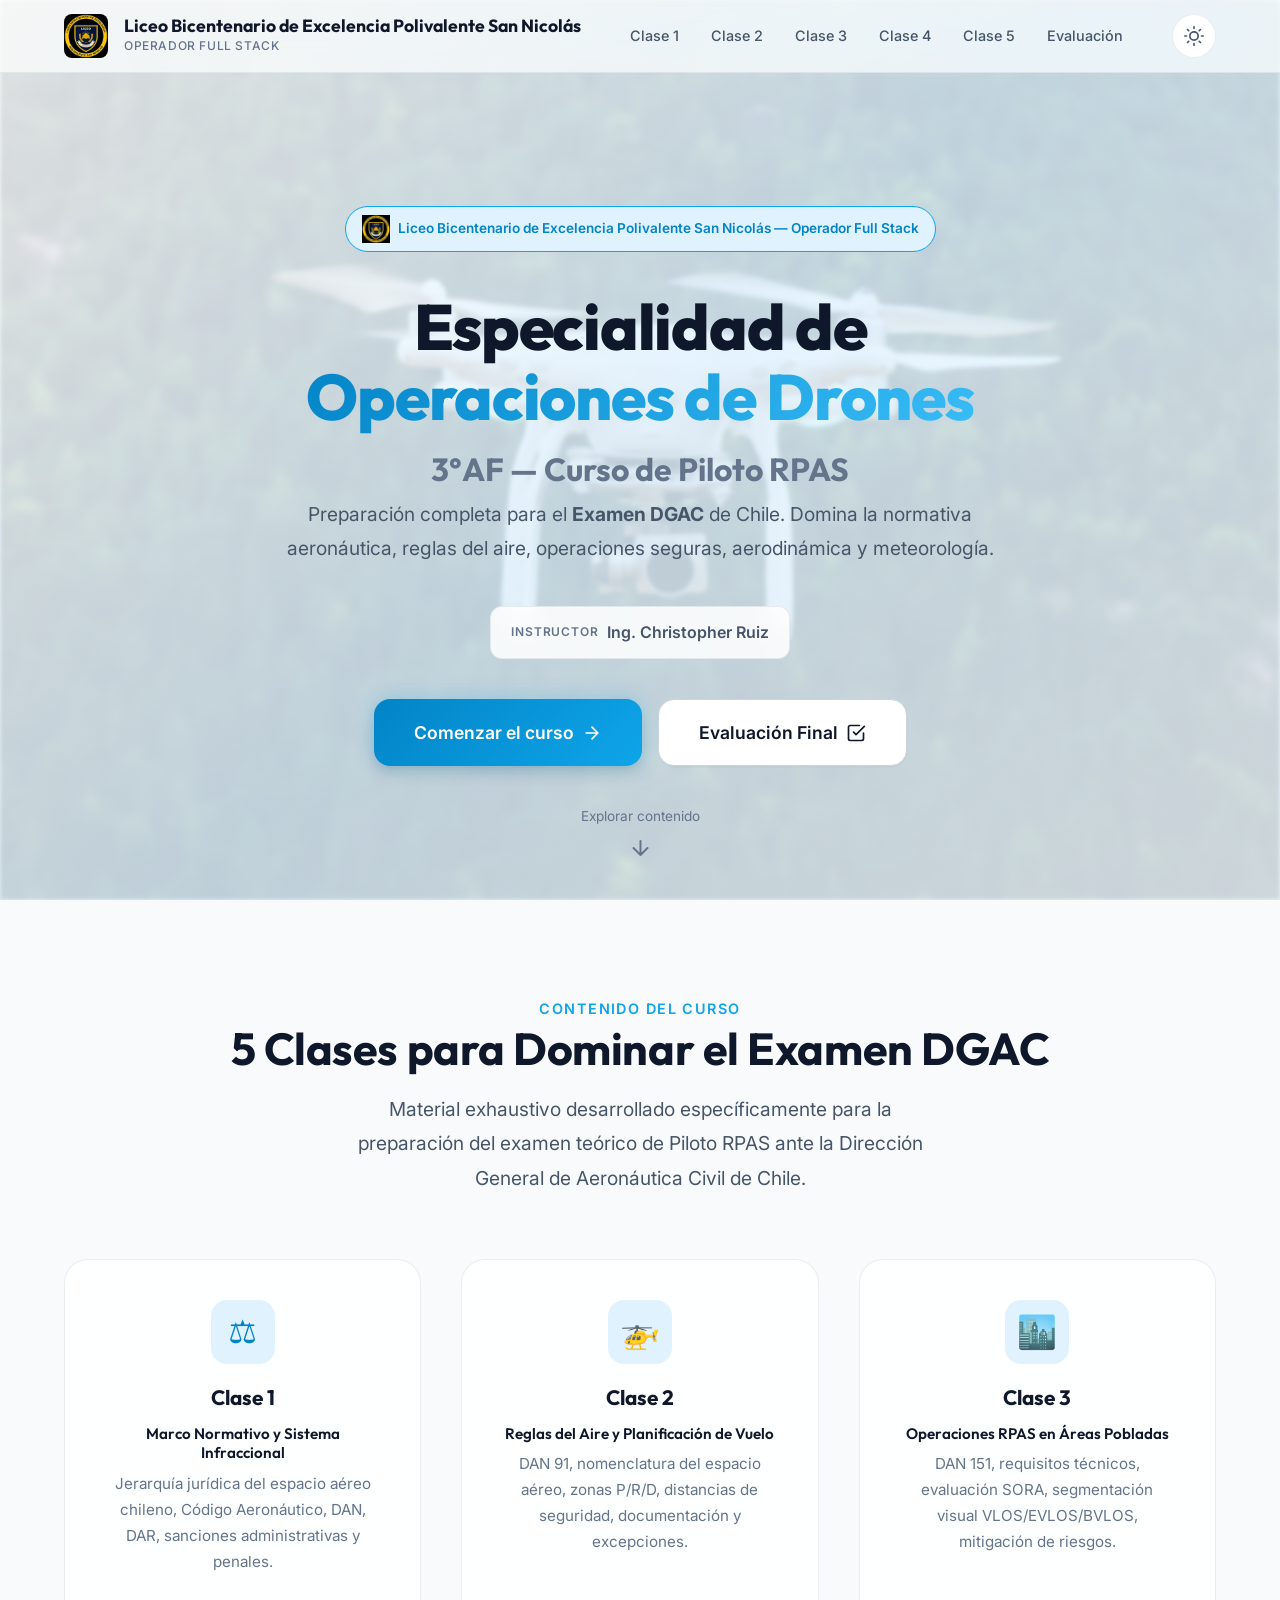
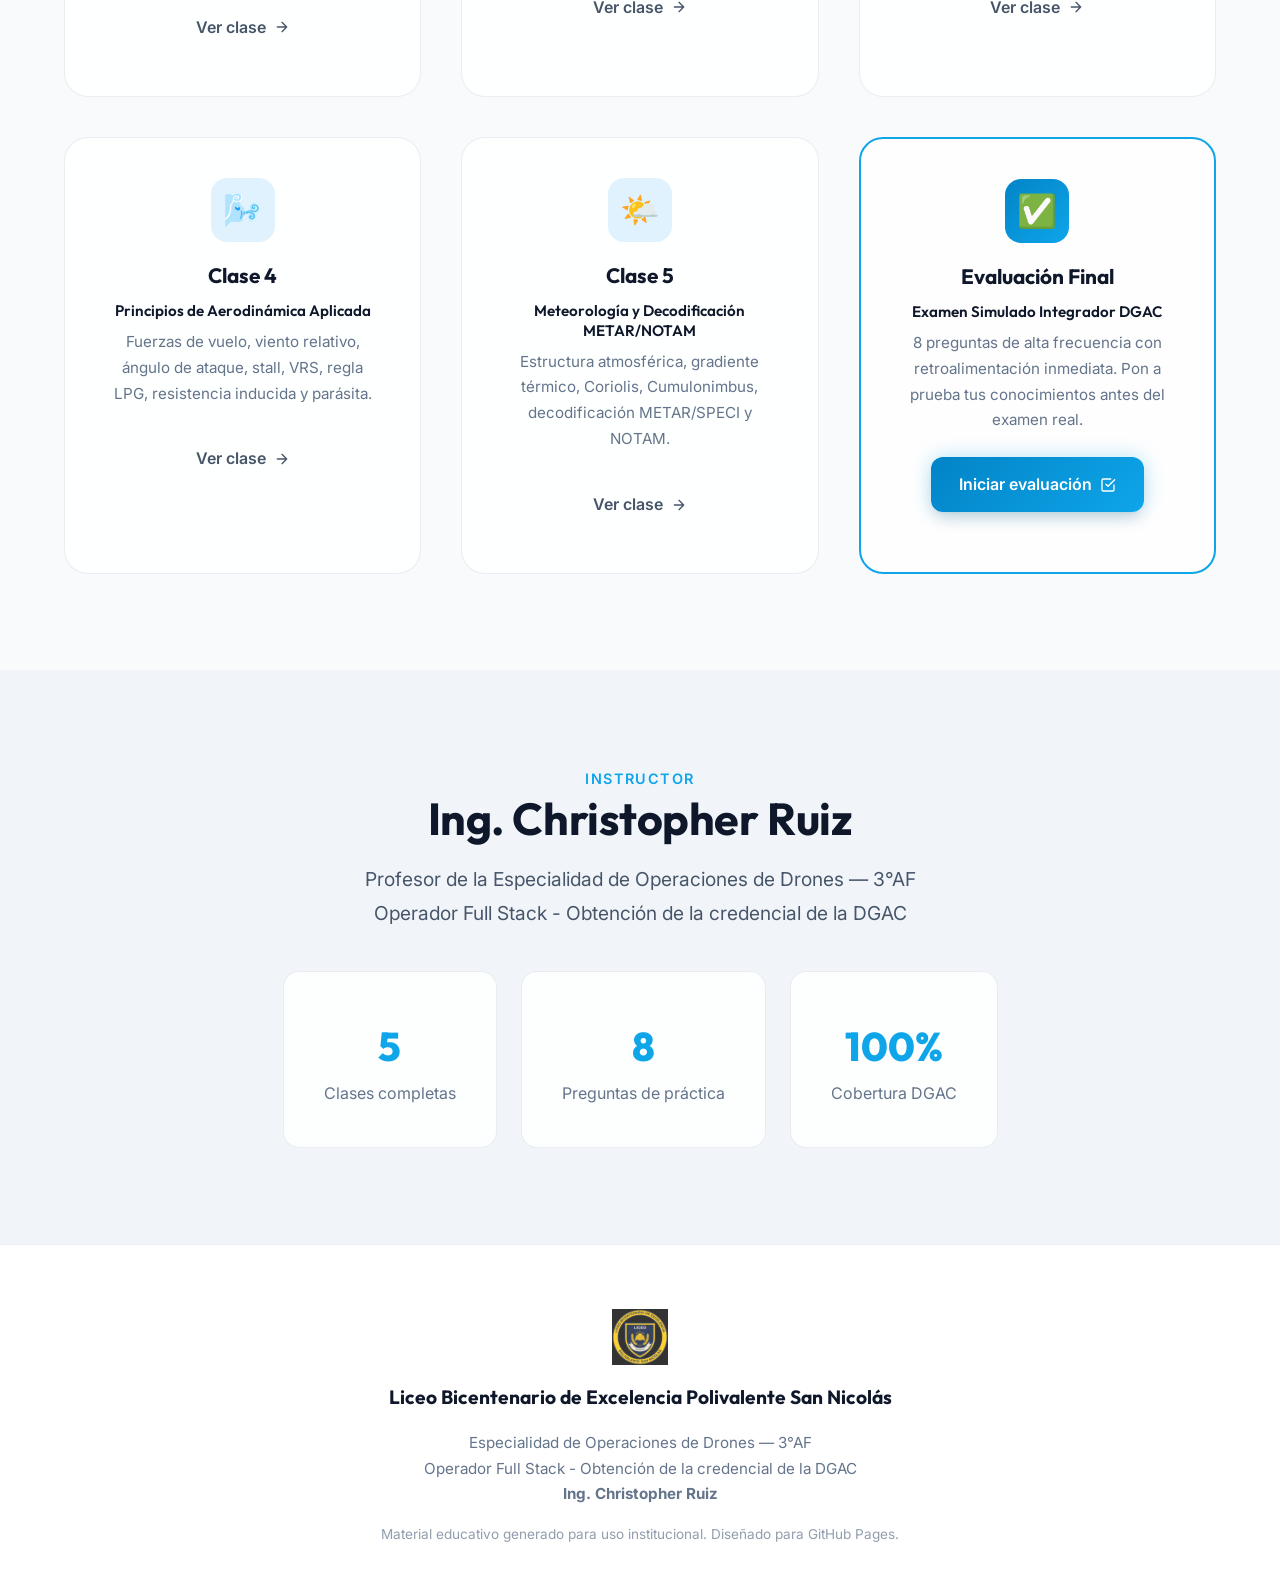
==== index.html @ d68901fd "Initial commit: Operador Full Stack DGAC - Liceo Bicentenario San Nicolás" ====
<!DOCTYPE html>
<html lang="es">
<head>
  <meta charset="UTF-8">
  <meta name="viewport" content="width=device-width, initial-scale=1.0">
  <title>Operador Full Stack - Obtención de la credencial de la DGAC | Liceo Bicentenario de Excelencia Polivalente San Nicolás</title>
  <meta name="description" content="Operador Full Stack - Obtención de la credencial de la DGAC. Especialidad de Operaciones de Drones - 3°AF, Liceo Bicentenario de Excelencia Polivalente San Nicolás.">
  <link rel="stylesheet" href="assets/css/main.css">
  <link rel="stylesheet" href="assets/css/animations.css">
</head>
<body>
  <!-- NAVBAR -->
  <nav class="navbar" role="navigation" aria-label="Navegación principal">
    <div class="navbar-inner">
      <a href="index.html" class="navbar-brand">
        <img src="assets/images/logo-liceo.webp" alt="Logo Liceo Bicentenario de Excelencia Polivalente San Nicolás" width="44" height="44">
        <div class="brand-text">
          <span class="brand-name">Liceo Bicentenario de Excelencia Polivalente San Nicolás</span>
          <span class="brand-sub">Operador Full Stack</span>
        </div>
      </a>

      <div class="navbar-nav" id="main-nav">
        <a href="clases/marco-normativo.html" class="nav-link">Clase 1</a>
        <a href="clases/reglas-aire.html" class="nav-link">Clase 2</a>
        <a href="clases/areas-pobladas.html" class="nav-link">Clase 3</a>
        <a href="clases/aerodinamica.html" class="nav-link">Clase 4</a>
        <a href="clases/meteorologia.html" class="nav-link">Clase 5</a>
        <a href="evaluacion.html" class="nav-link">Evaluación</a>
      </div>

      <div class="navbar-actions">
        <button class="theme-toggle" aria-label="Cambiar tema" title="Cambiar entre tema claro y oscuro">
          <svg class="sun-icon" viewBox="0 0 24 24" fill="none" stroke="currentColor" stroke-width="2" stroke-linecap="round" stroke-linejoin="round"><circle cx="12" cy="12" r="5"/><line x1="12" y1="1" x2="12" y2="3"/><line x1="12" y1="21" x2="12" y2="23"/><line x1="4.22" y1="4.22" x2="5.64" y2="5.64"/><line x1="18.36" y1="18.36" x2="19.78" y2="19.78"/><line x1="1" y1="12" x2="3" y2="12"/><line x1="21" y1="12" x2="23" y2="12"/><line x1="4.22" y1="19.78" x2="5.64" y2="18.36"/><line x1="18.36" y1="5.64" x2="19.78" y2="4.22"/></svg>
          <svg class="moon-icon" viewBox="0 0 24 24" fill="none" stroke="currentColor" stroke-width="2" stroke-linecap="round" stroke-linejoin="round" style="display:none"><path d="M21 12.79A9 9 0 1 1 11.21 3 7 7 0 0 0 21 12.79z"/></svg>
        </button>
        <button class="mobile-menu-btn" aria-label="Abrir menú" aria-expanded="false" aria-controls="main-nav">
          <svg width="24" height="24" viewBox="0 0 24 24" fill="none" stroke="currentColor" stroke-width="2" stroke-linecap="round" stroke-linejoin="round"><line x1="3" y1="12" x2="21" y2="12"/><line x1="3" y1="6" x2="21" y2="6"/><line x1="3" y1="18" x2="21" y2="18"/></svg>
        </button>
      </div>
    </div>
  </nav>

  <!-- HERO / PORTADA -->
  <section class="hero" id="inicio">
    <div class="hero-bg" style="background-image: url('assets/images/hero-drone.webp');"></div>
    <div class="hero-content">
      <div class="hero-badge">
        <img src="assets/images/logo-liceo.webp" alt="" width="28" height="28">
        Liceo Bicentenario de Excelencia Polivalente San Nicolás — Operador Full Stack
      </div>
      <h1 class="hero-title display">
        Especialidad de <span class="accent">Operaciones de Drones</span>
      </h1>
      <p class="hero-subtitle heading-lg text-muted">
        3°AF — Curso de Piloto RPAS
      </p>
      <p class="body-lg" style="margin-bottom: var(--space-xl);">
        Preparación completa para el <strong>Examen DGAC</strong> de Chile. Domina la normativa aeronáutica, reglas del aire, operaciones seguras, aerodinámica y meteorología.
      </p>
      <div class="hero-professor">
        <span class="label">Instructor</span>
        <span style="font-weight: 600;">Ing. Christopher Ruiz</span>
      </div>
      <div class="hero-actions">
        <a href="#clases" class="btn btn-primary btn-lg btn-shimmer ripple">
          Comenzar el curso
          <svg width="20" height="20" viewBox="0 0 24 24" fill="none" stroke="currentColor" stroke-width="2" stroke-linecap="round" stroke-linejoin="round"><path d="M5 12h14M12 5l7 7-7 7"/></svg>
        </a>
        <a href="evaluacion.html" class="btn btn-secondary btn-lg">
          Evaluación Final
          <svg width="20" height="20" viewBox="0 0 24 24" fill="none" stroke="currentColor" stroke-width="2" stroke-linecap="round" stroke-linejoin="round"><path d="M9 11l3 3L22 4"/><path d="M21 12v7a2 2 0 01-2 2H5a2 2 0 01-2-2V5a2 2 0 012-2h11"/></svg>
        </a>
      </div>
    </div>
    <a href="#clases" class="hero-scroll" aria-label="Desplazarse hacia abajo">
      <span>Explorar contenido</span>
      <svg viewBox="0 0 24 24" fill="none" stroke="currentColor" stroke-width="2" stroke-linecap="round" stroke-linejoin="round"><path d="M12 5v14M5 12l7 7 7-7"/></svg>
    </a>
  </section>

  <!-- CLASES -->
  <section class="section" id="clases">
    <div class="container">
      <div class="text-center reveal" style="margin-bottom: var(--space-2xl);">
        <p class="body-lg" style="color: var(--accent); font-weight: 600; text-transform: uppercase; letter-spacing: 0.1em; font-size: 0.9rem;">Contenido del Curso</p>
        <h2 class="heading-xl" style="margin-bottom: var(--space-md);">5 Clases para Dominar el Examen DGAC</h2>
        <p class="body-lg" style="max-width: 600px; margin: 0 auto;">
          Material exhaustivo desarrollado específicamente para la preparación del examen teórico de Piloto RPAS ante la Dirección General de Aeronáutica Civil de Chile.
        </p>
      </div>

      <div class="classes-grid">
        <!-- Clase 1 -->
        <a href="clases/marco-normativo.html" class="class-card reveal reveal-delay-1 glow-card">
          <div class="class-card-icon">⚖️</div>
          <h3>Clase 1</h3>
          <p class="heading-md" style="margin-bottom: var(--space-sm); color: var(--text-primary);">Marco Normativo y Sistema Infraccional</p>
          <p>Jerarquía jurídica del espacio aéreo chileno, Código Aeronáutico, DAN, DAR, sanciones administrativas y penales.</p>
          <span class="btn btn-ghost" style="margin-top: auto;">
            Ver clase
            <svg width="16" height="16" viewBox="0 0 24 24" fill="none" stroke="currentColor" stroke-width="2" stroke-linecap="round" stroke-linejoin="round"><path d="M5 12h14M12 5l7 7-7 7"/></svg>
          </span>
        </a>

        <!-- Clase 2 -->
        <a href="clases/reglas-aire.html" class="class-card reveal reveal-delay-2 glow-card">
          <div class="class-card-icon">🚁</div>
          <h3>Clase 2</h3>
          <p class="heading-md" style="margin-bottom: var(--space-sm); color: var(--text-primary);">Reglas del Aire y Planificación de Vuelo</p>
          <p>DAN 91, nomenclatura del espacio aéreo, zonas P/R/D, distancias de seguridad, documentación y excepciones.</p>
          <span class="btn btn-ghost" style="margin-top: auto;">
            Ver clase
            <svg width="16" height="16" viewBox="0 0 24 24" fill="none" stroke="currentColor" stroke-width="2" stroke-linecap="round" stroke-linejoin="round"><path d="M5 12h14M12 5l7 7-7 7"/></svg>
          </span>
        </a>

        <!-- Clase 3 -->
        <a href="clases/areas-pobladas.html" class="class-card reveal reveal-delay-3 glow-card">
          <div class="class-card-icon">🏙️</div>
          <h3>Clase 3</h3>
          <p class="heading-md" style="margin-bottom: var(--space-sm); color: var(--text-primary);">Operaciones RPAS en Áreas Pobladas</p>
          <p>DAN 151, requisitos técnicos, evaluación SORA, segmentación visual VLOS/EVLOS/BVLOS, mitigación de riesgos.</p>
          <span class="btn btn-ghost" style="margin-top: auto;">
            Ver clase
            <svg width="16" height="16" viewBox="0 0 24 24" fill="none" stroke="currentColor" stroke-width="2" stroke-linecap="round" stroke-linejoin="round"><path d="M5 12h14M12 5l7 7-7 7"/></svg>
          </span>
        </a>

        <!-- Clase 4 -->
        <a href="clases/aerodinamica.html" class="class-card reveal reveal-delay-4 glow-card">
          <div class="class-card-icon">🌬️</div>
          <h3>Clase 4</h3>
          <p class="heading-md" style="margin-bottom: var(--space-sm); color: var(--text-primary);">Principios de Aerodinámica Aplicada</p>
          <p>Fuerzas de vuelo, viento relativo, ángulo de ataque, stall, VRS, regla LPG, resistencia inducida y parásita.</p>
          <span class="btn btn-ghost" style="margin-top: auto;">
            Ver clase
            <svg width="16" height="16" viewBox="0 0 24 24" fill="none" stroke="currentColor" stroke-width="2" stroke-linecap="round" stroke-linejoin="round"><path d="M5 12h14M12 5l7 7-7 7"/></svg>
          </span>
        </a>

        <!-- Clase 5 -->
        <a href="clases/meteorologia.html" class="class-card reveal reveal-delay-1 glow-card">
          <div class="class-card-icon">🌤️</div>
          <h3>Clase 5</h3>
          <p class="heading-md" style="margin-bottom: var(--space-sm); color: var(--text-primary);">Meteorología y Decodificación METAR/NOTAM</p>
          <p>Estructura atmosférica, gradiente térmico, Coriolis, Cumulonimbus, decodificación METAR/SPECI y NOTAM.</p>
          <span class="btn btn-ghost" style="margin-top: auto;">
            Ver clase
            <svg width="16" height="16" viewBox="0 0 24 24" fill="none" stroke="currentColor" stroke-width="2" stroke-linecap="round" stroke-linejoin="round"><path d="M5 12h14M12 5l7 7-7 7"/></svg>
          </span>
        </a>

        <!-- Evaluación -->
        <a href="evaluacion.html" class="class-card reveal reveal-delay-2 glow-card" style="border: 2px solid var(--accent);">
          <div class="class-card-icon" style="background: linear-gradient(135deg, var(--accent-dark), var(--accent)); color: white;">✅</div>
          <h3>Evaluación Final</h3>
          <p class="heading-md" style="margin-bottom: var(--space-sm); color: var(--text-primary);">Examen Simulado Integrador DGAC</p>
          <p>8 preguntas de alta frecuencia con retroalimentación inmediata. Pon a prueba tus conocimientos antes del examen real.</p>
          <span class="btn btn-primary" style="margin-top: auto;">
            Iniciar evaluación
            <svg width="16" height="16" viewBox="0 0 24 24" fill="none" stroke="currentColor" stroke-width="2" stroke-linecap="round" stroke-linejoin="round"><path d="M9 11l3 3L22 4"/><path d="M21 12v7a2 2 0 01-2 2H5a2 2 0 01-2-2V5a2 2 0 012-2h11"/></svg>
          </span>
        </a>
      </div>
    </div>
  </section>

  <!-- INFO DOCENTE -->
  <section class="section" style="background: var(--bg-tertiary);">
    <div class="container">
      <div class="text-center reveal">
        <p class="body-lg" style="color: var(--accent); font-weight: 600; text-transform: uppercase; letter-spacing: 0.1em; font-size: 0.9rem;">Instructor</p>
        <h2 class="heading-xl" style="margin-bottom: var(--space-md);">Ing. Christopher Ruiz</h2>
        <p class="body-lg" style="max-width: 600px; margin: 0 auto var(--space-xl);">
          Profesor de la Especialidad de Operaciones de Drones — 3°AF<br>
          Operador Full Stack - Obtención de la credencial de la DGAC
        </p>
        <div style="display: flex; gap: var(--space-lg); justify-content: center; flex-wrap: wrap;">
          <div class="card" style="padding: var(--space-xl); text-align: center; min-width: 200px;">
            <div style="font-size: 2.5rem; font-weight: 800; color: var(--accent); font-family: var(--font-heading);">5</div>
            <div class="text-muted">Clases completas</div>
          </div>
          <div class="card" style="padding: var(--space-xl); text-align: center; min-width: 200px;">
            <div style="font-size: 2.5rem; font-weight: 800; color: var(--accent); font-family: var(--font-heading);">8</div>
            <div class="text-muted">Preguntas de práctica</div>
          </div>
          <div class="card" style="padding: var(--space-xl); text-align: center; min-width: 200px;">
            <div style="font-size: 2.5rem; font-weight: 800; color: var(--accent); font-family: var(--font-heading);">100%</div>
            <div class="text-muted">Cobertura DGAC</div>
          </div>
        </div>
      </div>
    </div>
  </section>

  <!-- FOOTER -->
  <footer class="footer">
    <div class="container">
      <div class="footer-inner">
        <img src="assets/images/logo-liceo.webp" alt="Logo Liceo Bicentenario de Excelencia Polivalente San Nicolás" class="footer-logo" width="56" height="56">
        <div class="footer-brand">Liceo Bicentenario de Excelencia Polivalente San Nicolás</div>
        <div class="footer-info">
          Especialidad de Operaciones de Drones — 3°AF<br>
          Operador Full Stack - Obtención de la credencial de la DGAC<br>
          <strong>Ing. Christopher Ruiz</strong>
        </div>
        <div class="footer-credit">
          Material educativo generado para uso institucional. Diseñado para GitHub Pages.
        </div>
      </div>
    </div>
  </footer>

  <script src="assets/js/theme.js"></script>
  <script src="assets/js/utils.js"></script>
</body>
</html>
---- assets/css/main.css ----
/* ============================================
   SISTEMA DE DISEÑO - DGAC Drones
   Tema claro por defecto | Tema oscuro toggle
   ============================================ */

@import url('https://fonts.googleapis.com/css2?family=Inter:wght@300;400;500;600;700;800;900&family=Outfit:wght@400;500;600;700;800&display=swap');

/* ---------- Variables CSS ---------- */
:root {
  /* Tipografía */
  --font-body: 'Inter', system-ui, -apple-system, sans-serif;
  --font-heading: 'Outfit', 'Inter', sans-serif;

  /* Colores base - Tema CLARO */
  --bg-primary: #f8fafc;
  --bg-secondary: #ffffff;
  --bg-tertiary: #f1f5f9;
  --bg-hero: linear-gradient(135deg, #ffffff 0%, #e0f2fe 50%, #f0f9ff 100%);
  --bg-card: rgba(255, 255, 255, 0.85);
  --bg-glass: rgba(255, 255, 255, 0.7);

  --text-primary: #0f172a;
  --text-secondary: #475569;
  --text-muted: #64748b;
  --text-inverse: #ffffff;

  --accent: #0ea5e9;
  --accent-light: #38bdf8;
  --accent-dark: #0284c7;
  --accent-soft: #e0f2fe;

  --warning: #f59e0b;
  --warning-soft: #fef3c7;
  --danger: #ef4444;
  --danger-soft: #fee2e2;
  --success: #22c55e;
  --success-soft: #dcfce7;

  --border: rgba(148, 163, 184, 0.2);
  --border-strong: #cbd5e1;
  --shadow-sm: 0 1px 2px 0 rgba(0, 0, 0, 0.05);
  --shadow: 0 4px 6px -1px rgba(0, 0, 0, 0.08), 0 2px 4px -2px rgba(0, 0, 0, 0.04);
  --shadow-md: 0 10px 15px -3px rgba(0, 0, 0, 0.1), 0 4px 6px -4px rgba(0, 0, 0, 0.05);
  --shadow-lg: 0 20px 25px -5px rgba(0, 0, 0, 0.1), 0 8px 10px -6px rgba(0, 0, 0, 0.05);
  --shadow-glow: 0 0 40px rgba(14, 165, 233, 0.15);

  /* Espaciado */
  --space-xs: 0.25rem;
  --space-sm: 0.5rem;
  --space-md: 1rem;
  --space-lg: 1.5rem;
  --space-xl: 2.5rem;
  --space-2xl: 4rem;
  --space-3xl: 6rem;

  /* Bordes */
  --radius-sm: 8px;
  --radius-md: 12px;
  --radius-lg: 16px;
  --radius-xl: 24px;
  --radius-full: 9999px;

  /* Transiciones */
  --transition-fast: 150ms ease;
  --transition-base: 250ms ease;
  --transition-slow: 400ms ease;
}

/* ---------- Tema OSCURO ---------- */
[data-theme="dark"] {
  --bg-primary: #0b1120;
  --bg-secondary: #0f172a;
  --bg-tertiary: #1e293b;
  --bg-hero: linear-gradient(135deg, #0b1120 0%, #0f172a 50%, #1e293b 100%);
  --bg-card: rgba(15, 23, 42, 0.85);
  --bg-glass: rgba(15, 23, 42, 0.7);

  --text-primary: #f8fafc;
  --text-secondary: #cbd5e1;
  --text-muted: #94a3b8;
  --text-inverse: #0f172a;

  --accent: #38bdf8;
  --accent-light: #7dd3fc;
  --accent-dark: #0ea5e9;
  --accent-soft: rgba(56, 189, 248, 0.15);

  --warning: #fbbf24;
  --warning-soft: rgba(251, 191, 36, 0.15);
  --danger: #f87171;
  --danger-soft: rgba(248, 113, 113, 0.15);
  --success: #4ade80;
  --success-soft: rgba(74, 222, 128, 0.15);

  --border: rgba(148, 163, 184, 0.15);
  --border-strong: #334155;
  --shadow-sm: 0 1px 2px 0 rgba(0, 0, 0, 0.3);
  --shadow: 0 4px 6px -1px rgba(0, 0, 0, 0.3), 0 2px 4px -2px rgba(0, 0, 0, 0.2);
  --shadow-md: 0 10px 15px -3px rgba(0, 0, 0, 0.4), 0 4px 6px -4px rgba(0, 0, 0, 0.3);
  --shadow-lg: 0 20px 25px -5px rgba(0, 0, 0, 0.5), 0 8px 10px -6px rgba(0, 0, 0, 0.4);
  --shadow-glow: 0 0 40px rgba(56, 189, 248, 0.2);
}

/* ---------- Reset & Base ---------- */
*, *::before, *::after {
  box-sizing: border-box;
  margin: 0;
  padding: 0;
}

html {
  scroll-behavior: smooth;
  font-size: 16px;
}

body {
  font-family: var(--font-body);
  background: var(--bg-primary);
  color: var(--text-primary);
  line-height: 1.7;
  transition: background-color var(--transition-slow), color var(--transition-slow);
  -webkit-font-smoothing: antialiased;
  -moz-osx-font-smoothing: grayscale;
}

img {
  max-width: 100%;
  height: auto;
  display: block;
}

a {
  color: var(--accent-dark);
  text-decoration: none;
  transition: color var(--transition-fast);
}

a:hover {
  color: var(--accent);
}

/* ---------- Utilidades ---------- */
.container {
  width: 100%;
  max-width: 1200px;
  margin: 0 auto;
  padding: 0 var(--space-lg);
}

.section {
  padding: var(--space-3xl) 0;
}

.section-sm {
  padding: var(--space-2xl) 0;
}

.text-center { text-align: center; }
.text-left { text-align: left; }

/* Tipografía fluida */
.display {
  font-family: var(--font-heading);
  font-size: clamp(2.5rem, 5vw, 4rem);
  font-weight: 800;
  line-height: 1.1;
  letter-spacing: -0.02em;
}

.heading-xl {
  font-family: var(--font-heading);
  font-size: clamp(1.8rem, 3.5vw, 2.8rem);
  font-weight: 700;
  line-height: 1.2;
  letter-spacing: -0.01em;
}

.heading-lg {
  font-family: var(--font-heading);
  font-size: clamp(1.4rem, 2.5vw, 2rem);
  font-weight: 700;
  line-height: 1.25;
}

.heading-md {
  font-family: var(--font-heading);
  font-size: clamp(1.1rem, 1.8vw, 1.4rem);
  font-weight: 600;
  line-height: 1.3;
}

.body-lg {
  font-size: clamp(1.05rem, 1.5vw, 1.2rem);
  color: var(--text-secondary);
  line-height: 1.8;
}

.body-md {
  font-size: 1rem;
  color: var(--text-secondary);
  line-height: 1.75;
}

.text-muted { color: var(--text-muted); }

/* ---------- Botones ---------- */
.btn {
  display: inline-flex;
  align-items: center;
  justify-content: center;
  gap: var(--space-sm);
  padding: 0.875rem 1.75rem;
  font-family: var(--font-body);
  font-size: 1rem;
  font-weight: 600;
  border-radius: var(--radius-md);
  border: none;
  cursor: pointer;
  transition: all var(--transition-base);
  position: relative;
  overflow: hidden;
}

.btn-primary {
  background: linear-gradient(135deg, var(--accent-dark) 0%, var(--accent) 100%);
  color: var(--text-inverse);
  box-shadow: var(--shadow-md), 0 0 20px rgba(14, 165, 233, 0.3);
}

.btn-primary:hover {
  transform: translateY(-2px);
  box-shadow: var(--shadow-lg), 0 0 30px rgba(14, 165, 233, 0.4);
}

.btn-primary:active {
  transform: translateY(0);
}

.btn-secondary {
  background: var(--bg-secondary);
  color: var(--text-primary);
  border: 1px solid var(--border-strong);
  box-shadow: var(--shadow-sm);
}

.btn-secondary:hover {
  background: var(--bg-tertiary);
  transform: translateY(-1px);
  box-shadow: var(--shadow);
}

.btn-ghost {
  background: transparent;
  color: var(--text-secondary);
  border: 1px solid transparent;
}

.btn-ghost:hover {
  background: var(--bg-tertiary);
  color: var(--text-primary);
}

.btn-lg {
  padding: 1.1rem 2.5rem;
  font-size: 1.1rem;
  border-radius: var(--radius-lg);
}

/* ---------- Navbar ---------- */
.navbar {
  position: fixed;
  top: 0;
  left: 0;
  right: 0;
  z-index: 1000;
  background: var(--bg-glass);
  backdrop-filter: blur(20px) saturate(180%);
  -webkit-backdrop-filter: blur(20px) saturate(180%);
  border-bottom: 1px solid var(--border);
  transition: all var(--transition-base);
}

.navbar.scrolled {
  box-shadow: var(--shadow-md);
}

.navbar-inner {
  display: flex;
  align-items: center;
  justify-content: space-between;
  height: 72px;
  max-width: 1200px;
  margin: 0 auto;
  padding: 0 var(--space-lg);
}

.navbar-brand {
  display: flex;
  align-items: center;
  gap: var(--space-md);
  text-decoration: none;
}

.navbar-brand img {
  height: 44px;
  width: auto;
  border-radius: var(--radius-sm);
  transition: transform var(--transition-base);
}

.navbar-brand:hover img {
  transform: scale(1.05);
}

.brand-text {
  display: flex;
  flex-direction: column;
}

.brand-name {
  font-family: var(--font-heading);
  font-size: 1.1rem;
  font-weight: 700;
  color: var(--text-primary);
  line-height: 1.2;
}

.brand-sub {
  font-size: 0.75rem;
  color: var(--text-muted);
  font-weight: 500;
  text-transform: uppercase;
  letter-spacing: 0.05em;
}

.navbar-nav {
  display: flex;
  align-items: center;
  gap: var(--space-xs);
}

.nav-link {
  padding: 0.5rem 0.875rem;
  font-size: 0.9rem;
  font-weight: 500;
  color: var(--text-secondary);
  border-radius: var(--radius-sm);
  transition: all var(--transition-fast);
  white-space: nowrap;
}

.nav-link:hover {
  background: var(--accent-soft);
  color: var(--accent-dark);
}

.nav-link.active {
  background: var(--accent-soft);
  color: var(--accent-dark);
  font-weight: 600;
}

.navbar-actions {
  display: flex;
  align-items: center;
  gap: var(--space-md);
}

/* Theme toggle */
.theme-toggle {
  width: 44px;
  height: 44px;
  border-radius: var(--radius-full);
  border: 1px solid var(--border);
  background: var(--bg-secondary);
  color: var(--text-secondary);
  cursor: pointer;
  display: flex;
  align-items: center;
  justify-content: center;
  transition: all var(--transition-base);
  position: relative;
}

.theme-toggle:hover {
  background: var(--bg-tertiary);
  transform: rotate(15deg);
}

.theme-toggle svg {
  width: 20px;
  height: 20px;
  transition: transform var(--transition-slow);
}

[data-theme="dark"] .theme-toggle .sun-icon { display: none; }
[data-theme="light"] .theme-toggle .moon-icon { display: none; }

/* Mobile menu */
.mobile-menu-btn {
  display: none;
  width: 44px;
  height: 44px;
  border-radius: var(--radius-md);
  border: 1px solid var(--border);
  background: var(--bg-secondary);
  color: var(--text-primary);
  cursor: pointer;
  align-items: center;
  justify-content: center;
}

/* ---------- Hero / Portada ---------- */
.hero {
  min-height: 100vh;
  display: flex;
  align-items: center;
  justify-content: center;
  position: relative;
  padding-top: 72px;
  overflow: hidden;
  background: var(--bg-hero);
}

.hero-bg {
  position: absolute;
  inset: 0;
  z-index: 0;
  opacity: 0.15;
  background-size: cover;
  background-position: center;
  filter: blur(2px);
  transition: opacity var(--transition-slow);
}

[data-theme="dark"] .hero-bg {
  opacity: 0.08;
}

.hero-content {
  position: relative;
  z-index: 1;
  text-align: center;
  max-width: 800px;
  padding: var(--space-2xl) var(--space-lg);
}

.hero-badge {
  display: inline-flex;
  align-items: center;
  gap: var(--space-sm);
  padding: 0.5rem 1rem;
  background: var(--accent-soft);
  border: 1px solid var(--accent);
  border-radius: var(--radius-full);
  font-size: 0.85rem;
  font-weight: 600;
  color: var(--accent-dark);
  margin-bottom: var(--space-xl);
  animation: fadeInUp 0.8s ease both;
}

.hero-badge img {
  height: 28px;
  width: auto;
}

.hero-title {
  margin-bottom: var(--space-md);
  animation: fadeInUp 0.8s ease 0.1s both;
}

.hero-title .accent {
  background: linear-gradient(135deg, var(--accent-dark) 0%, var(--accent-light) 100%);
  -webkit-background-clip: text;
  -webkit-text-fill-color: transparent;
  background-clip: text;
}

.hero-subtitle {
  margin-bottom: var(--space-sm);
  animation: fadeInUp 0.8s ease 0.2s both;
}

.hero-professor {
  display: inline-flex;
  align-items: center;
  gap: var(--space-sm);
  padding: 0.75rem 1.25rem;
  background: var(--bg-card);
  border: 1px solid var(--border);
  border-radius: var(--radius-md);
  font-size: 1rem;
  color: var(--text-secondary);
  margin-bottom: var(--space-xl);
  animation: fadeInUp 0.8s ease 0.3s both;
  backdrop-filter: blur(10px);
}

.hero-professor .label {
  font-size: 0.75rem;
  text-transform: uppercase;
  letter-spacing: 0.08em;
  color: var(--text-muted);
  font-weight: 600;
}

.hero-actions {
  display: flex;
  gap: var(--space-md);
  justify-content: center;
  flex-wrap: wrap;
  animation: fadeInUp 0.8s ease 0.4s both;
}

.hero-scroll {
  position: absolute;
  bottom: var(--space-xl);
  left: 50%;
  transform: translateX(-50%);
  display: flex;
  flex-direction: column;
  align-items: center;
  gap: var(--space-sm);
  color: var(--text-muted);
  font-size: 0.85rem;
  animation: bounce 2s infinite;
  cursor: pointer;
}

.hero-scroll svg {
  width: 24px;
  height: 24px;
}

/* ---------- Cards ---------- */
.card {
  background: var(--bg-card);
  border: 1px solid var(--border);
  border-radius: var(--radius-lg);
  overflow: hidden;
  transition: all var(--transition-base);
  backdrop-filter: blur(10px);
}

.card:hover {
  transform: translateY(-4px);
  box-shadow: var(--shadow-lg);
  border-color: var(--border-strong);
}

.card-header {
  display: flex;
  align-items: center;
  gap: var(--space-md);
  padding: var(--space-lg) var(--space-xl);
  background: linear-gradient(90deg, var(--bg-tertiary) 0%, var(--bg-secondary) 100%);
  border-bottom: 1px solid var(--border);
}

.card-icon {
  width: 48px;
  height: 48px;
  border-radius: var(--radius-md);
  display: flex;
  align-items: center;
  justify-content: center;
  font-size: 1.5rem;
  background: var(--accent-soft);
  flex-shrink: 0;
  transition: transform var(--transition-base);
}

.card:hover .card-icon {
  transform: scale(1.1) rotate(-5deg);
}

.card-header h3 {
  font-family: var(--font-heading);
  font-size: 1.25rem;
  font-weight: 600;
  color: var(--text-primary);
}

.card-body {
  padding: var(--space-xl);
}

.card-body p {
  margin-bottom: var(--space-md);
  text-align: justify;
}

.card-body p:last-child {
  margin-bottom: 0;
}

.card-body ul,
.card-body ol {
  margin: var(--space-md) 0 var(--space-md) var(--space-lg);
}

.card-body li {
  margin-bottom: var(--space-sm);
  padding-left: var(--space-sm);
}

.card-body li::marker {
  color: var(--accent);
}

.card-body strong {
  color: var(--accent-dark);
  font-weight: 600;
}

/* ---------- Cajas de alerta / info ---------- */
.alert-box {
  padding: var(--space-lg);
  border-radius: 0 var(--radius-md) var(--radius-md) 0;
  margin: var(--space-lg) 0;
  position: relative;
  border-left: 4px solid;
}

.alert-box::before {
  content: '';
  position: absolute;
  inset: 0;
  border-radius: 0 var(--radius-md) var(--radius-md) 0;
  opacity: 0.5;
  z-index: -1;
}

.alert-info {
  border-color: var(--accent);
  background: var(--accent-soft);
}

.alert-warning {
  border-color: var(--warning);
  background: var(--warning-soft);
}

.alert-danger {
  border-color: var(--danger);
  background: var(--danger-soft);
}

.alert-success {
  border-color: var(--success);
  background: var(--success-soft);
}

/* ---------- Media / Imágenes ---------- */
.media-frame {
  width: 100%;
  border-radius: var(--radius-md);
  overflow: hidden;
  margin: var(--space-lg) 0;
  border: 1px solid var(--border);
  position: relative;
}

.media-frame img {
  width: 100%;
  height: auto;
  transition: transform var(--transition-slow);
}

.media-frame:hover img {
  transform: scale(1.03);
}

.media-caption {
  padding: var(--space-md) var(--space-lg);
  font-size: 0.875rem;
  color: var(--text-muted);
  background: var(--bg-secondary);
  border-top: 1px solid var(--border);
  font-style: italic;
}

.video-placeholder {
  aspect-ratio: 16/9;
  display: flex;
  flex-direction: column;
  align-items: center;
  justify-content: center;
  background: linear-gradient(135deg, var(--bg-tertiary) 0%, var(--bg-secondary) 100%);
  color: var(--text-muted);
  gap: var(--space-md);
}

.video-placeholder svg {
  width: 64px;
  height: 64px;
  opacity: 0.6;
  transition: transform var(--transition-base);
}

.media-frame:hover .video-placeholder svg {
  transform: scale(1.1);
}

/* ---------- Diagramas CSS ---------- */
.diagram {
  margin: var(--space-lg) 0;
  padding: var(--space-lg);
  background: var(--bg-tertiary);
  border-radius: var(--radius-lg);
  border: 1px dashed var(--border-strong);
}

.diagram-caption {
  text-align: center;
  margin-top: var(--space-md);
  font-size: 0.875rem;
  color: var(--text-muted);
  font-style: italic;
}

/* Pirámide */
.pyramid {
  display: flex;
  flex-direction: column;
  align-items: center;
  gap: var(--space-sm);
}

.pyramid-level {
  display: flex;
  align-items: center;
  justify-content: center;
  color: var(--text-inverse);
  font-weight: 700;
  text-align: center;
  padding: 1rem;
  border-radius: var(--radius-md);
  box-shadow: var(--shadow);
  transition: all var(--transition-base);
  cursor: default;
}

.pyramid-level:hover {
  transform: scale(1.02);
  box-shadow: var(--shadow-md);
}

.pyramid-level.l1 { width: 55%; background: linear-gradient(135deg, var(--accent-dark) 0%, var(--accent) 100%); }
.pyramid-level.l2 { width: 70%; background: linear-gradient(135deg, var(--accent) 0%, var(--accent-light) 100%); color: var(--text-inverse); }
.pyramid-level.l3 { width: 85%; background: linear-gradient(135deg, var(--accent-light) 0%, #bae6fd 100%); color: var(--text-primary); }
.pyramid-level.l4 { width: 100%; background: var(--bg-secondary); color: var(--text-primary); border: 2px solid var(--accent); }

/* Distancias */
.distance-row {
  display: flex;
  align-items: center;
  gap: var(--space-md);
  background: var(--bg-secondary);
  padding: var(--space-lg);
  border-radius: var(--radius-md);
  border: 1px solid var(--border);
  transition: all var(--transition-base);
}

.distance-row:hover {
  border-color: var(--accent);
  box-shadow: var(--shadow);
}

.distance-icon {
  width: 56px;
  height: 56px;
  border-radius: var(--radius-full);
  display: flex;
  align-items: center;
  justify-content: center;
  font-size: 1.5rem;
  flex-shrink: 0;
  transition: transform var(--transition-base);
}

.distance-row:hover .distance-icon {
  transform: scale(1.1);
}

.distance-icon.blue { background: var(--accent-soft); }
.distance-icon.orange { background: var(--warning-soft); }
.distance-icon.red { background: var(--danger-soft); }

/* Fuerzas */
.force-cross {
  position: relative;
  width: 280px;
  height: 280px;
  margin: 1rem auto;
  background: var(--bg-secondary);
  border-radius: 50%;
  border: 2px solid var(--border);
}

.force-arrow {
  position: absolute;
  display: flex;
  align-items: center;
  justify-content: center;
  font-weight: 700;
  font-size: 0.8rem;
  color: var(--text-inverse);
  border-radius: var(--radius-sm);
  padding: 0.4rem 0.8rem;
  white-space: nowrap;
  box-shadow: var(--shadow-sm);
  transition: transform var(--transition-base);
}

.force-arrow:hover {
  transform: scale(1.1);
  z-index: 10;
}

.force-arrow.up { top: 16px; left: 50%; transform: translateX(-50%); background: var(--success); }
.force-arrow.down { bottom: 16px; left: 50%; transform: translateX(-50%); background: var(--danger); }
.force-arrow.right { right: 16px; top: 50%; transform: translateY(-50%); background: var(--accent-dark); }
.force-arrow.left { left: 16px; top: 50%; transform: translateY(-50%); background: var(--warning); }

.drone-center {
  position: absolute;
  top: 50%;
  left: 50%;
  transform: translate(-50%, -50%);
  width: 80px;
  height: 80px;
  background: var(--bg-tertiary);
  border: 2px solid var(--text-primary);
  border-radius: var(--radius-md);
  display: flex;
  align-items: center;
  justify-content: center;
  font-size: 2rem;
  box-shadow: var(--shadow-md);
}

/* Matriz de riesgo */
.risk-matrix {
  display: grid;
  grid-template-columns: repeat(4, 1fr);
  gap: var(--space-sm);
  text-align: center;
  font-size: 0.85rem;
}

.risk-cell {
  padding: var(--space-md) var(--space-sm);
  border-radius: var(--radius-md);
  font-weight: 600;
  transition: transform var(--transition-fast);
}

.risk-cell:hover {
  transform: scale(1.05);
}

.risk-header { background: var(--bg-secondary); color: var(--text-muted); font-weight: 700; border: 1px solid var(--border); }
.risk-low { background: var(--success-soft); color: var(--success); }
.risk-med { background: #fef9c3; color: #854d0e; }
.risk-high { background: var(--warning-soft); color: #9a3412; }
.risk-extreme { background: var(--danger-soft); color: var(--danger); }

/* METAR decoder */
.metar-decoder {
  display: grid;
  grid-template-columns: repeat(auto-fit, minmax(170px, 1fr));
  gap: var(--space-md);
}

.metar-token {
  background: var(--bg-secondary);
  border: 1px solid var(--border);
  border-radius: var(--radius-md);
  padding: var(--space-lg) var(--space-md);
  text-align: center;
  transition: all var(--transition-base);
}

.metar-token:hover {
  border-color: var(--accent);
  transform: translateY(-2px);
  box-shadow: var(--shadow);
}

.metar-token code {
  display: block;
  font-family: 'SF Mono', monospace;
  font-size: 1.1rem;
  color: var(--accent-dark);
  font-weight: 700;
  margin-bottom: var(--space-xs);
}

.metar-token span {
  font-size: 0.8rem;
  color: var(--text-muted);
}

/* ---------- Tips desplegables ---------- */
.tip-toggle {
  width: 100%;
  display: flex;
  align-items: center;
  justify-content: space-between;
  gap: var(--space-md);
  padding: var(--space-md) var(--space-lg);
  margin-top: var(--space-lg);
  background: linear-gradient(90deg, var(--warning-soft) 0%, transparent 100%);
  border: 1px solid var(--warning);
  border-radius: var(--radius-md);
  color: #9a3412;
  font-weight: 700;
  font-size: 1rem;
  cursor: pointer;
  transition: all var(--transition-base);
  font-family: var(--font-body);
}

.tip-toggle:hover {
  background: var(--warning-soft);
  transform: translateX(4px);
}

.tip-toggle .chevron {
  transition: transform var(--transition-slow);
  flex-shrink: 0;
}

.tip-toggle.open .chevron {
  transform: rotate(180deg);
}

.tip-content {
  display: none;
  padding: var(--space-lg);
  margin-top: var(--space-md);
  background: var(--bg-secondary);
  border: 1px dashed var(--warning);
  border-radius: var(--radius-md);
  animation: fadeIn 0.3s ease;
}

.tip-content.show {
  display: block;
}

/* ---------- Quiz ---------- */
.quiz-question {
  background: var(--bg-secondary);
  border: 1px solid var(--border);
  border-radius: var(--radius-lg);
  padding: var(--space-lg);
  margin-bottom: var(--space-lg);
  transition: all var(--transition-base);
}

.quiz-question:hover {
  border-color: var(--border-strong);
  box-shadow: var(--shadow-sm);
}

.quiz-question p {
  font-weight: 700;
  margin-bottom: var(--space-md);
  font-size: 1.05rem;
}

.quiz-options label {
  display: flex;
  align-items: center;
  gap: var(--space-sm);
  padding: var(--space-md);
  margin-bottom: var(--space-sm);
  border-radius: var(--radius-md);
  border: 1px solid var(--border);
  cursor: pointer;
  transition: all var(--transition-fast);
}

.quiz-options label:hover {
  background: var(--bg-tertiary);
  border-color: var(--accent);
}

.quiz-options input[type="radio"] {
  width: 20px;
  height: 20px;
  accent-color: var(--accent);
  flex-shrink: 0;
}

.quiz-feedback {
  margin-top: var(--space-md);
  padding: var(--space-md);
  border-radius: var(--radius-md);
  display: none;
  font-weight: 600;
}

.quiz-feedback.correct {
  background: var(--success-soft);
  color: var(--success);
  display: block;
}

.quiz-feedback.incorrect {
  background: var(--danger-soft);
  color: var(--danger);
  display: block;
}

.btn-check {
  margin-top: var(--space-md);
  padding: 0.75rem 1.5rem;
  background: var(--accent);
  color: var(--text-inverse);
  border: none;
  border-radius: var(--radius-md);
  font-weight: 700;
  cursor: pointer;
  transition: all var(--transition-base);
  font-family: var(--font-body);
}

.btn-check:hover {
  background: var(--accent-dark);
  transform: translateY(-1px);
  box-shadow: var(--shadow);
}

/* ---------- Footer ---------- */
.footer {
  background: var(--bg-secondary);
  border-top: 1px solid var(--border);
  padding: var(--space-2xl) 0 var(--space-xl);
}

.footer-inner {
  display: flex;
  flex-direction: column;
  align-items: center;
  gap: var(--space-md);
  text-align: center;
}

.footer-logo {
  height: 56px;
  width: auto;
  opacity: 0.8;
  transition: opacity var(--transition-base);
}

.footer-logo:hover {
  opacity: 1;
}

.footer-brand {
  font-family: var(--font-heading);
  font-size: 1.2rem;
  font-weight: 700;
  color: var(--text-primary);
}

.footer-info {
  color: var(--text-muted);
  font-size: 0.95rem;
  max-width: 500px;
  line-height: 1.7;
}

.footer-credit {
  font-size: 0.85rem;
  color: var(--text-muted);
  opacity: 0.7;
}

/* ---------- Animaciones ---------- */
@keyframes fadeIn {
  from { opacity: 0; }
  to { opacity: 1; }
}

@keyframes fadeInUp {
  from {
    opacity: 0;
    transform: translateY(30px);
  }
  to {
    opacity: 1;
    transform: translateY(0);
  }
}

@keyframes slideIn {
  from {
    opacity: 0;
    transform: translateX(-20px);
  }
  to {
    opacity: 1;
    transform: translateX(0);
  }
}

@keyframes bounce {
  0%, 20%, 50%, 80%, 100% { transform: translateX(-50%) translateY(0); }
  40% { transform: translateX(-50%) translateY(-10px); }
  60% { transform: translateX(-50%) translateY(-5px); }
}

@keyframes pulse-glow {
  0%, 100% { box-shadow: 0 0 20px rgba(14, 165, 233, 0.3); }
  50% { box-shadow: 0 0 40px rgba(14, 165, 233, 0.5); }
}

/* Animación de entrada al scroll */
.reveal {
  opacity: 0;
  transform: translateY(40px);
  transition: opacity 0.8s ease, transform 0.8s ease;
}

.reveal.visible {
  opacity: 1;
  transform: translateY(0);
}

.reveal-delay-1 { transition-delay: 0.1s; }
.reveal-delay-2 { transition-delay: 0.2s; }
.reveal-delay-3 { transition-delay: 0.3s; }
.reveal-delay-4 { transition-delay: 0.4s; }

/* ---------- Clases de página ---------- */
.page-header {
  text-align: center;
  margin-bottom: var(--space-2xl);
  padding: var(--space-2xl);
  background: var(--bg-card);
  border-radius: var(--radius-xl);
  box-shadow: var(--shadow);
  border-top: 4px solid var(--accent);
  backdrop-filter: blur(10px);
}

.page-header h2 {
  font-family: var(--font-heading);
  color: var(--accent-dark);
  margin-bottom: var(--space-sm);
}

.page-header p {
  color: var(--text-muted);
  font-size: 1.1rem;
  max-width: 600px;
  margin: 0 auto;
}

/* ---------- Grid de clases ---------- */
.classes-grid {
  display: grid;
  grid-template-columns: repeat(auto-fit, minmax(300px, 1fr));
  gap: var(--space-xl);
}

.class-card {
  background: var(--bg-card);
  border: 1px solid var(--border);
  border-radius: var(--radius-xl);
  padding: var(--space-xl);
  text-align: center;
  transition: all var(--transition-base);
  position: relative;
  overflow: hidden;
}

.class-card::before {
  content: '';
  position: absolute;
  top: 0;
  left: 0;
  right: 0;
  height: 4px;
  background: linear-gradient(90deg, var(--accent-dark) 0%, var(--accent-light) 100%);
  opacity: 0;
  transition: opacity var(--transition-base);
}

.class-card:hover::before {
  opacity: 1;
}

.class-card:hover {
  transform: translateY(-6px);
  box-shadow: var(--shadow-lg), var(--shadow-glow);
  border-color: var(--accent);
}

.class-card-icon {
  width: 64px;
  height: 64px;
  margin: 0 auto var(--space-md);
  border-radius: var(--radius-lg);
  background: var(--accent-soft);
  display: flex;
  align-items: center;
  justify-content: center;
  font-size: 2rem;
  transition: transform var(--transition-base);
}

.class-card:hover .class-card-icon {
  transform: scale(1.1) rotate(-5deg);
}

.class-card h3 {
  font-family: var(--font-heading);
  font-size: 1.3rem;
  margin-bottom: var(--space-sm);
  color: var(--text-primary);
}

.class-card p {
  color: var(--text-muted);
  font-size: 0.95rem;
  margin-bottom: var(--space-lg);
}

/* ---------- Responsive ---------- */
@media (max-width: 768px) {
  .navbar-inner {
    height: 64px;
  }

  .navbar-nav {
    display: none;
    position: absolute;
    top: 64px;
    left: 0;
    right: 0;
    background: var(--bg-glass);
    backdrop-filter: blur(20px);
    flex-direction: column;
    padding: var(--space-lg);
    gap: var(--space-sm);
    border-bottom: 1px solid var(--border);
    box-shadow: var(--shadow-lg);
  }

  .navbar-nav.open {
    display: flex;
  }

  .nav-link {
    padding: var(--space-md);
    width: 100%;
    text-align: center;
  }

  .mobile-menu-btn {
    display: flex;
  }

  .hero {
    padding-top: 64px;
  }

  .hero-actions {
    flex-direction: column;
    align-items: center;
  }

  .btn-lg {
    width: 100%;
    max-width: 300px;
  }

  .section {
    padding: var(--space-2xl) 0;
  }

  .card-header {
    padding: var(--space-md) var(--space-lg);
  }

  .card-body {
    padding: var(--space-lg);
  }

  .force-cross {
    width: 240px;
    height: 240px;
  }

  .risk-matrix {
    grid-template-columns: repeat(2, 1fr);
  }

  .classes-grid {
    grid-template-columns: 1fr;
  }

  .page-header {
    padding: var(--space-lg);
  }
}

@media (max-width: 480px) {
  .brand-text {
    display: none;
  }

  .display {
    font-size: 2rem;
  }

  .heading-xl {
    font-size: 1.5rem;
  }
}

/* ---------- Scrollbar personalizada ---------- */
::-webkit-scrollbar {
  width: 8px;
}

::-webkit-scrollbar-track {
  background: var(--bg-primary);
}

::-webkit-scrollbar-thumb {
  background: var(--border-strong);
  border-radius: var(--radius-full);
}

::-webkit-scrollbar-thumb:hover {
  background: var(--text-muted);
}

/* ---------- Selección de texto ---------- */
::selection {
  background: var(--accent-soft);
  color: var(--accent-dark);
}

[data-theme="dark"] ::selection {
  background: var(--accent-soft);
  color: var(--accent-light);
}
---- assets/css/animations.css ----
/* ============================================
   ANIMACIONES ADICIONALES - DGAC Drones
   ============================================ */

/* ---------- Efectos de hover en cards ---------- */
.card-hover-lift {
  transition: transform 0.4s cubic-bezier(0.34, 1.56, 0.64, 1), box-shadow 0.3s ease;
}

.card-hover-lift:hover {
  transform: translateY(-8px) scale(1.01);
  box-shadow: 0 25px 50px -12px rgba(0, 0, 0, 0.15);
}

/* ---------- Efecto shimmer en botones ---------- */
.btn-shimmer {
  position: relative;
  overflow: hidden;
}

.btn-shimmer::after {
  content: '';
  position: absolute;
  top: -50%;
  left: -50%;
  width: 200%;
  height: 200%;
  background: linear-gradient(
    45deg,
    transparent 30%,
    rgba(255, 255, 255, 0.15) 50%,
    transparent 70%
  );
  transform: translateX(-100%);
  transition: transform 0.6s ease;
}

.btn-shimmer:hover::after {
  transform: translateX(100%);
}

/* ---------- Efecto de brillo en bordes ---------- */
.glow-border {
  position: relative;
}

.glow-border::before {
  content: '';
  position: absolute;
  inset: -2px;
  border-radius: inherit;
  background: linear-gradient(135deg, var(--accent), var(--accent-light), var(--accent-dark));
  opacity: 0;
  z-index: -1;
  transition: opacity 0.3s ease;
  filter: blur(8px);
}

.glow-border:hover::before {
  opacity: 0.5;
}

/* ---------- Animación de contador ---------- */
@keyframes countUp {
  from { opacity: 0; transform: translateY(20px); }
  to { opacity: 1; transform: translateY(0); }
}

.count-up {
  animation: countUp 0.6s ease both;
}

/* ---------- Animación de typing ---------- */
@keyframes typing {
  from { width: 0; }
  to { width: 100%; }
}

.typing-effect {
  overflow: hidden;
  white-space: nowrap;
  animation: typing 2s steps(40, end);
}

/* ---------- Efecto de onda al hacer clic ---------- */
.ripple {
  position: relative;
  overflow: hidden;
}

.ripple-effect {
  position: absolute;
  border-radius: 50%;
  background: rgba(255, 255, 255, 0.4);
  transform: scale(0);
  animation: ripple 0.6s ease-out;
  pointer-events: none;
}

@keyframes ripple {
  to {
    transform: scale(4);
    opacity: 0;
  }
}

/* ---------- Animación de flotación ---------- */
@keyframes float {
  0%, 100% { transform: translateY(0); }
  50% { transform: translateY(-10px); }
}

.float-animation {
  animation: float 3s ease-in-out infinite;
}

/* ---------- Animación de rotación suave ---------- */
@keyframes spin-slow {
  from { transform: rotate(0deg); }
  to { transform: rotate(360deg); }
}

.spin-slow {
  animation: spin-slow 20s linear infinite;
}

/* ---------- Efecto de parallax sutil ---------- */
.parallax-bg {
  background-attachment: fixed;
  background-position: center;
  background-repeat: no-repeat;
  background-size: cover;
}

@media (max-width: 768px) {
  .parallax-bg {
    background-attachment: scroll;
  }
}

/* ---------- Efecto de glassmorphism mejorado ---------- */
.glass {
  background: rgba(255, 255, 255, 0.1);
  backdrop-filter: blur(16px) saturate(180%);
  -webkit-backdrop-filter: blur(16px) saturate(180%);
  border: 1px solid rgba(255, 255, 255, 0.2);
}

[data-theme="dark"] .glass {
  background: rgba(15, 23, 42, 0.6);
  border: 1px solid rgba(255, 255, 255, 0.1);
}

/* ---------- Efecto de gradiente animado ---------- */
@keyframes gradient-shift {
  0% { background-position: 0% 50%; }
  50% { background-position: 100% 50%; }
  100% { background-position: 0% 50%; }
}

.animated-gradient {
  background: linear-gradient(-45deg, var(--accent-dark), var(--accent), var(--accent-light), var(--accent-dark));
  background-size: 400% 400%;
  animation: gradient-shift 8s ease infinite;
}

/* ---------- Efecto de sombra neumórfica ---------- */
.neumorph {
  background: var(--bg-secondary);
  box-shadow: 
    8px 8px 16px rgba(0, 0, 0, 0.05),
    -8px -8px 16px rgba(255, 255, 255, 0.8);
  border-radius: var(--radius-lg);
}

[data-theme="dark"] .neumorph {
  box-shadow: 
    8px 8px 16px rgba(0, 0, 0, 0.3),
    -8px -8px 16px rgba(255, 255, 255, 0.05);
}

/* ---------- Animación de entrada escalonada ---------- */
@keyframes stagger-in {
  from {
    opacity: 0;
    transform: translateY(30px) scale(0.95);
  }
  to {
    opacity: 1;
    transform: translateY(0) scale(1);
  }
}

.stagger-item {
  opacity: 0;
  animation: stagger-in 0.5s ease forwards;
}

.stagger-item:nth-child(1) { animation-delay: 0.1s; }
.stagger-item:nth-child(2) { animation-delay: 0.2s; }
.stagger-item:nth-child(3) { animation-delay: 0.3s; }
.stagger-item:nth-child(4) { animation-delay: 0.4s; }
.stagger-item:nth-child(5) { animation-delay: 0.5s; }

/* ---------- Efecto de focus visible ---------- */
:focus-visible {
  outline: 2px solid var(--accent);
  outline-offset: 2px;
}

/* ---------- Efecto de transición de página ---------- */
.page-transition {
  animation: pageIn 0.5s ease both;
}

@keyframes pageIn {
  from {
    opacity: 0;
    transform: translateY(20px);
  }
  to {
    opacity: 1;
    transform: translateY(0);
  }
}

/* ---------- Efecto de resaltado de texto ---------- */
.highlight-text {
  background: linear-gradient(120deg, var(--accent-soft) 0%, var(--accent-soft) 100%);
  background-repeat: no-repeat;
  background-size: 100% 40%;
  background-position: 0 88%;
  transition: background-size 0.3s ease;
}

.highlight-text:hover {
  background-size: 100% 100%;
}

/* ---------- Efecto de línea bajo links ---------- */
.link-underline {
  position: relative;
  text-decoration: none;
}

.link-underline::after {
  content: '';
  position: absolute;
  bottom: -2px;
  left: 0;
  width: 0;
  height: 2px;
  background: linear-gradient(90deg, var(--accent), var(--accent-light));
  transition: width 0.3s ease;
}

.link-underline:hover::after {
  width: 100%;
}

/* ---------- Efecto de tarjeta 3D ---------- */
.card-3d {
  transform-style: preserve-3d;
  transition: transform 0.3s ease;
}

.card-3d:hover {
  transform: rotateX(5deg) rotateY(5deg) translateZ(10px);
}

/* ---------- Efecto de pulso en iconos ---------- */
@keyframes icon-pulse {
  0%, 100% { transform: scale(1); }
  50% { transform: scale(1.15); }
}

.icon-pulse:hover {
  animation: icon-pulse 0.6s ease infinite;
}

/* ---------- Efecto de sombra dinámica ---------- */
.dynamic-shadow {
  transition: box-shadow 0.3s ease;
}

.dynamic-shadow:hover {
  box-shadow: 
    0 20px 40px -10px rgba(14, 165, 233, 0.2),
    0 10px 20px -5px rgba(14, 165, 233, 0.1);
}

/* ---------- Efecto de borde animado ---------- */
@keyframes border-dance {
  0% { border-color: var(--accent); }
  25% { border-color: var(--accent-light); }
  50% { border-color: var(--accent-dark); }
  75% { border-color: var(--accent-light); }
  100% { border-color: var(--accent); }
}

.border-dance:hover {
  animation: border-dance 2s ease infinite;
}

/* ---------- Efecto de brillo en texto ---------- */
@keyframes text-shine {
  0% { background-position: -200% center; }
  100% { background-position: 200% center; }
}

.text-shine {
  background: linear-gradient(90deg, var(--text-primary) 0%, var(--accent) 50%, var(--text-primary) 100%);
  background-size: 200% auto;
  -webkit-background-clip: text;
  -webkit-text-fill-color: transparent;
  animation: text-shine 3s linear infinite;
}

/* ---------- Efecto de carga progresiva ---------- */
@keyframes load-progress {
  from { width: 0; }
  to { width: 100%; }
}

.load-bar {
  height: 3px;
  background: linear-gradient(90deg, var(--accent), var(--accent-light));
  animation: load-progress 1.5s ease forwards;
}

/* ---------- Efecto de aparición de lista ---------- */
@keyframes list-item-in {
  from {
    opacity: 0;
    transform: translateX(-20px);
  }
  to {
    opacity: 1;
    transform: translateX(0);
  }
}

.list-animate li {
  opacity: 0;
  animation: list-item-in 0.4s ease forwards;
}

.list-animate li:nth-child(1) { animation-delay: 0.1s; }
.list-animate li:nth-child(2) { animation-delay: 0.2s; }
.list-animate li:nth-child(3) { animation-delay: 0.3s; }
.list-animate li:nth-child(4) { animation-delay: 0.4s; }
.list-animate li:nth-child(5) { animation-delay: 0.5s; }
.list-animate li:nth-child(6) { animation-delay: 0.6s; }
.list-animate li:nth-child(7) { animation-delay: 0.7s; }
.list-animate li:nth-child(8) { animation-delay: 0.8s; }

/* ---------- Efecto de tarjeta con imagen de fondo ---------- */
.card-image-bg {
  position: relative;
  overflow: hidden;
}

.card-image-bg::before {
  content: '';
  position: absolute;
  inset: 0;
  background-size: cover;
  background-position: center;
  opacity: 0.1;
  transition: opacity 0.3s ease, transform 0.3s ease;
}

.card-image-bg:hover::before {
  opacity: 0.15;
  transform: scale(1.05);
}

/* ---------- Efecto de notificación ---------- */
@keyframes notification-pop {
  0% { transform: scale(0) rotate(-45deg); opacity: 0; }
  70% { transform: scale(1.1) rotate(5deg); opacity: 1; }
  100% { transform: scale(1) rotate(0); opacity: 1; }
}

.notification-pop {
  animation: notification-pop 0.5s cubic-bezier(0.68, -0.55, 0.265, 1.55) both;
}

/* ---------- Efecto de desenfoque al hover ---------- */
.blur-hover {
  transition: filter 0.3s ease;
}

.blur-hover:hover {
  filter: blur(2px);
}

/* ---------- Efecto de escala en imagen ---------- */
.img-zoom {
  overflow: hidden;
}

.img-zoom img {
  transition: transform 0.5s ease;
}

.img-zoom:hover img {
  transform: scale(1.1);
}

/* ---------- Efecto de tarjeta con borde luminoso ---------- */
.glow-card {
  position: relative;
}

.glow-card::after {
  content: '';
  position: absolute;
  inset: -1px;
  border-radius: inherit;
  background: linear-gradient(135deg, var(--accent), transparent, var(--accent-light));
  opacity: 0;
  z-index: -1;
  transition: opacity 0.3s ease;
  filter: blur(10px);
}

.glow-card:hover::after {
  opacity: 0.4;
}
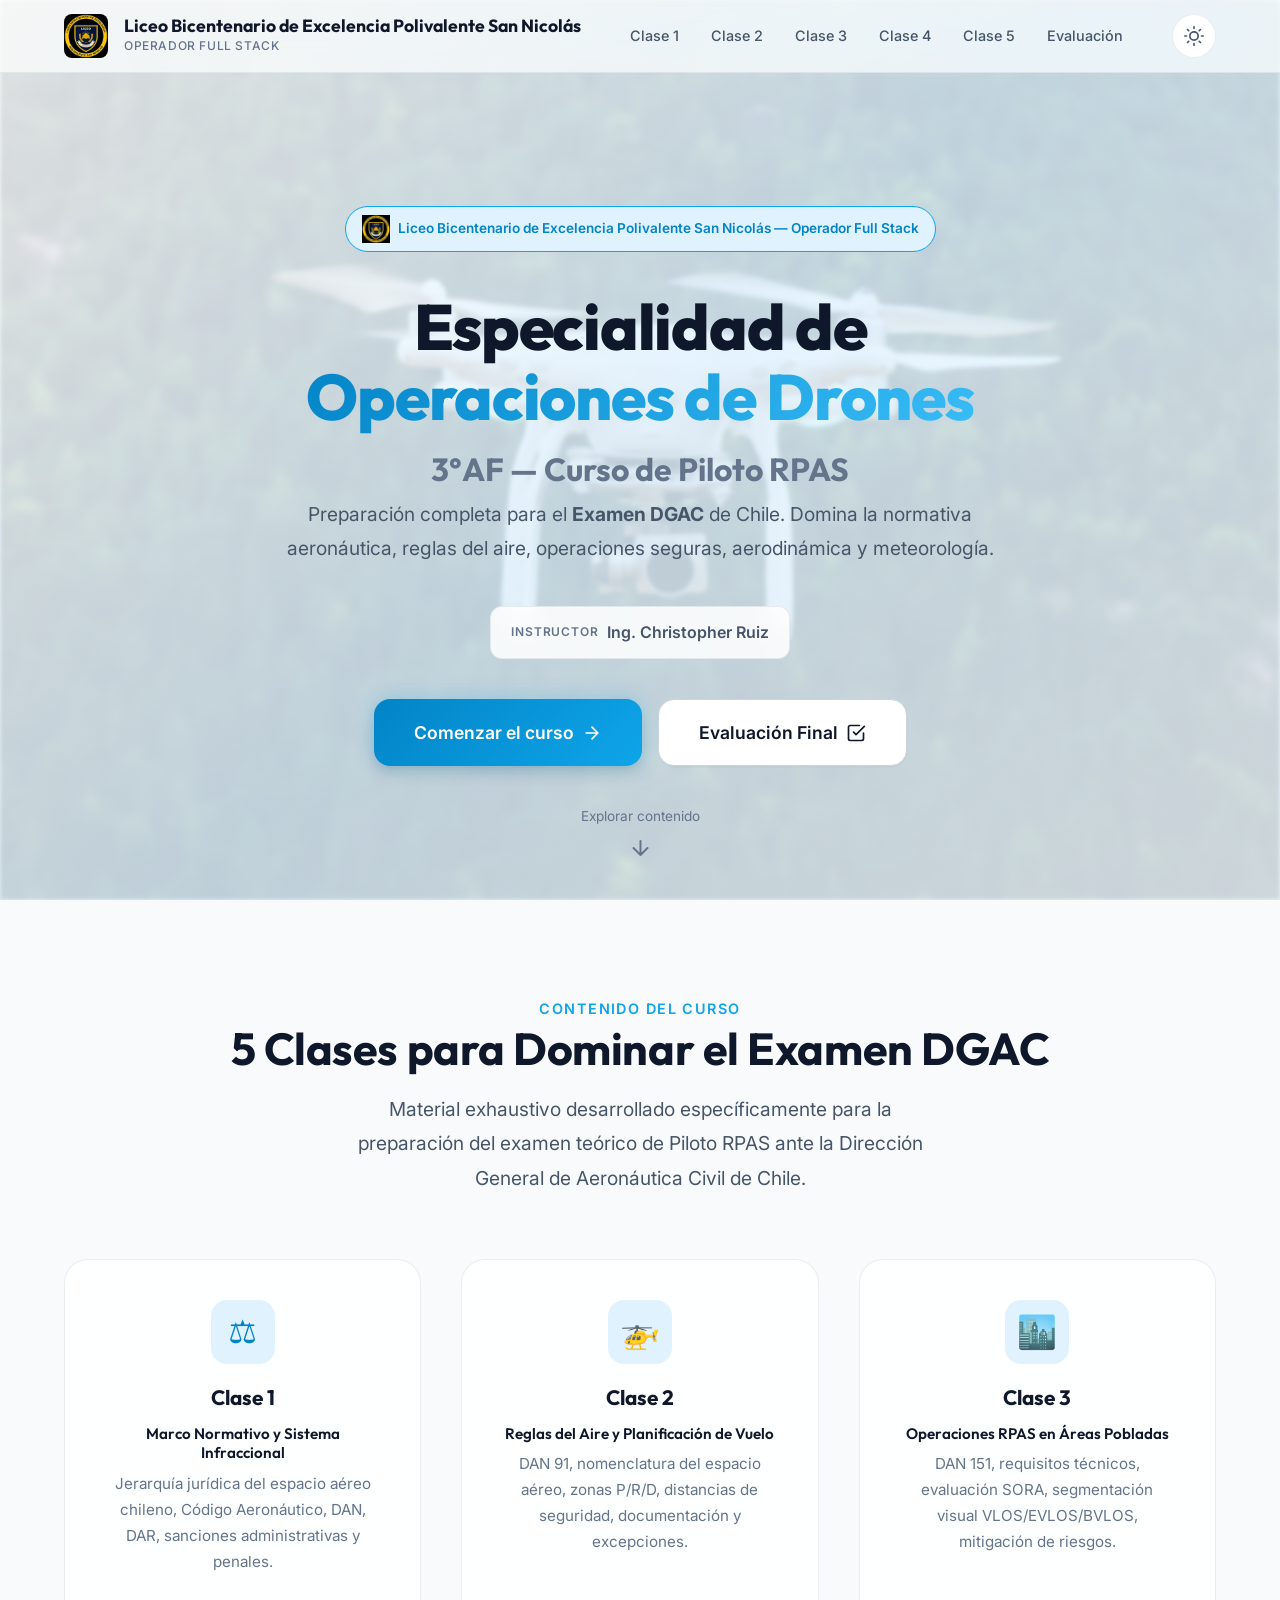
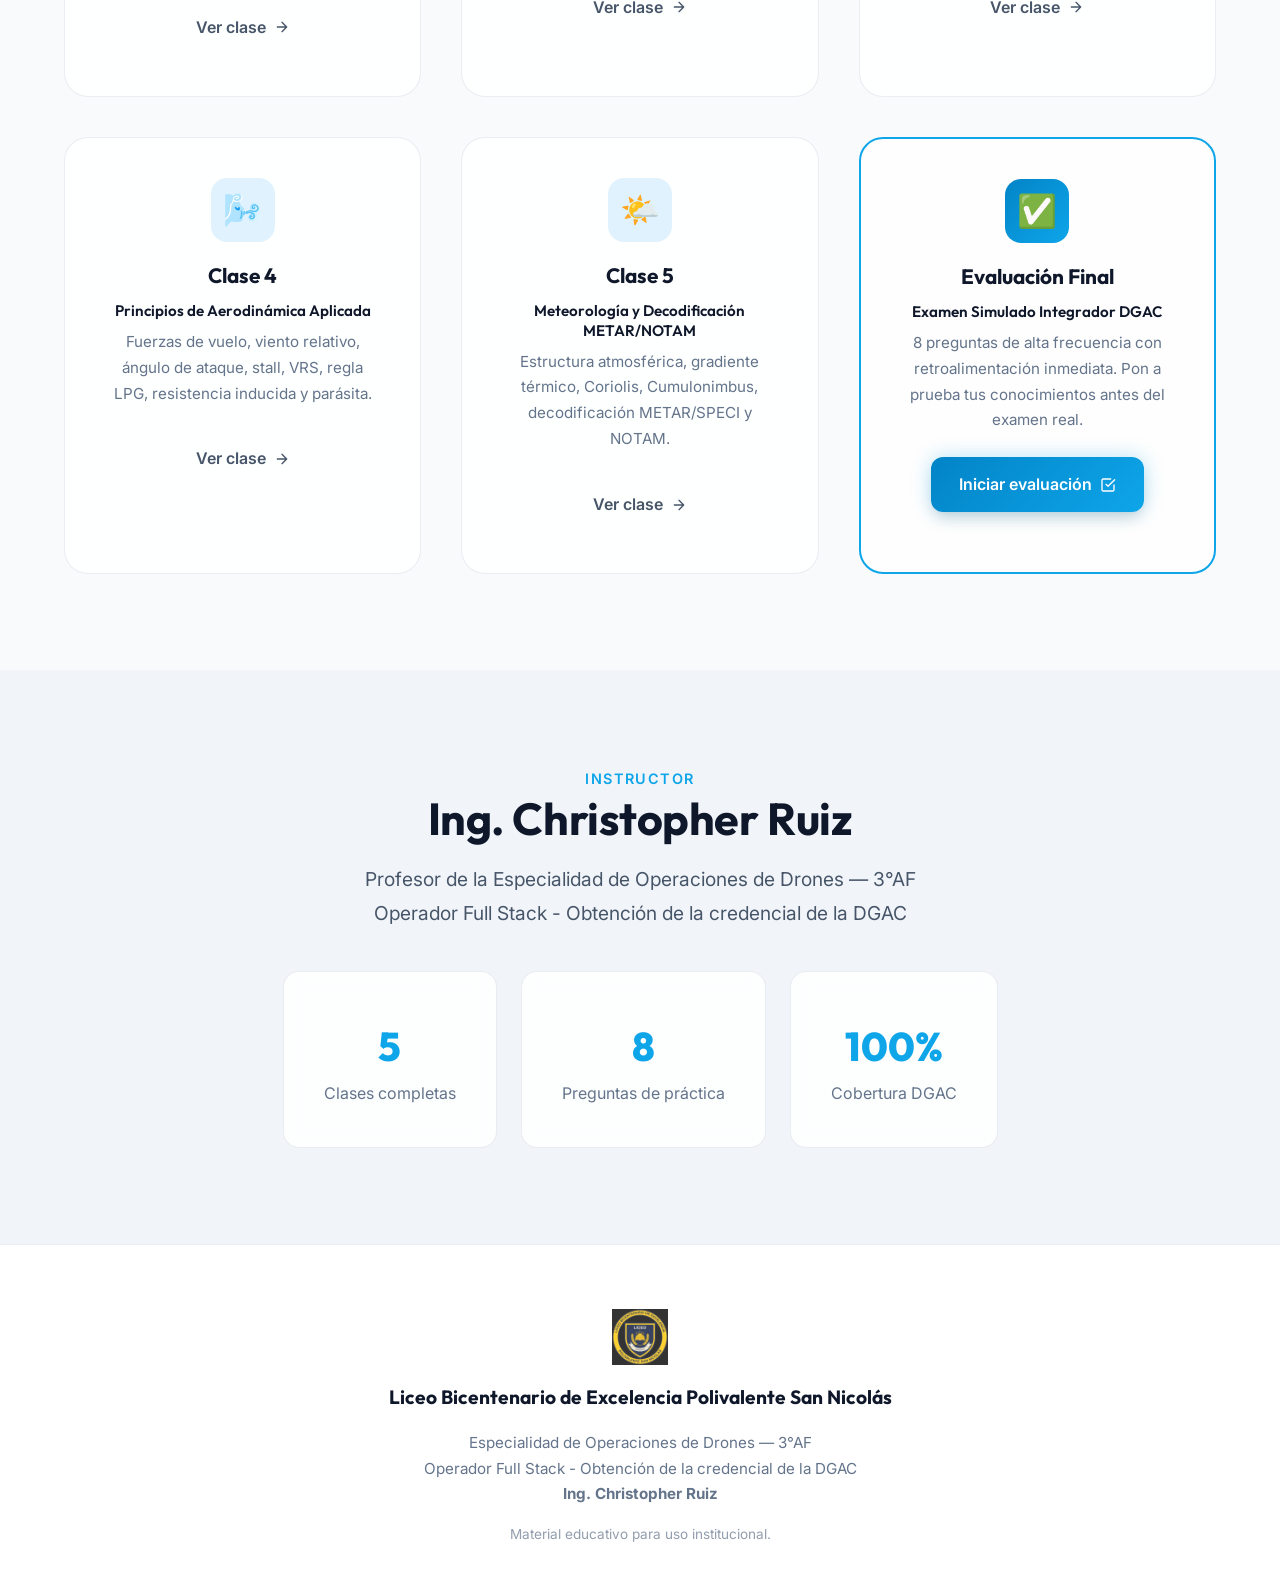
==== commit 8e35a068: "Update index.html" ====
--- a/index.html
+++ b/index.html
@@ -206,7 +206,7 @@
           <strong>Ing. Christopher Ruiz</strong>
         </div>
         <div class="footer-credit">
-          Material educativo generado para uso institucional. Diseñado para GitHub Pages.
+          Material educativo para uso institucional.
         </div>
       </div>
     </div>
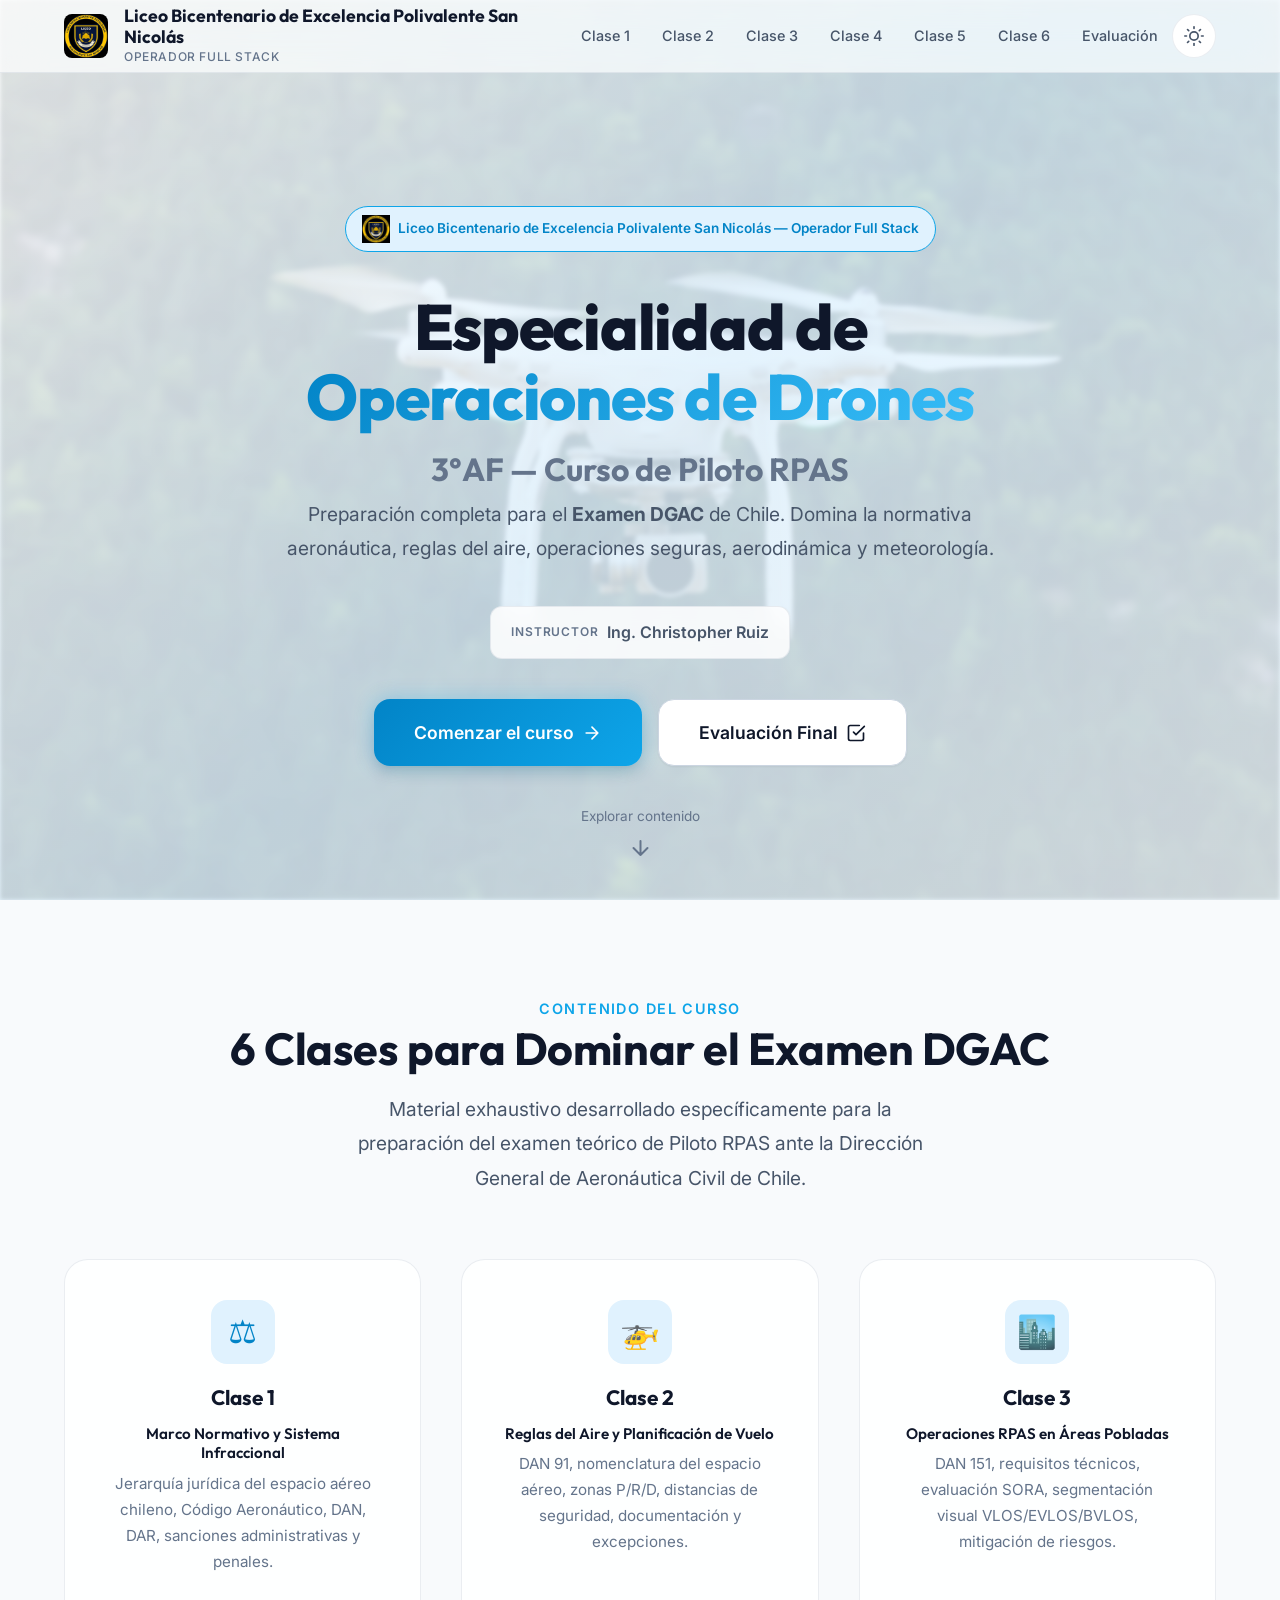
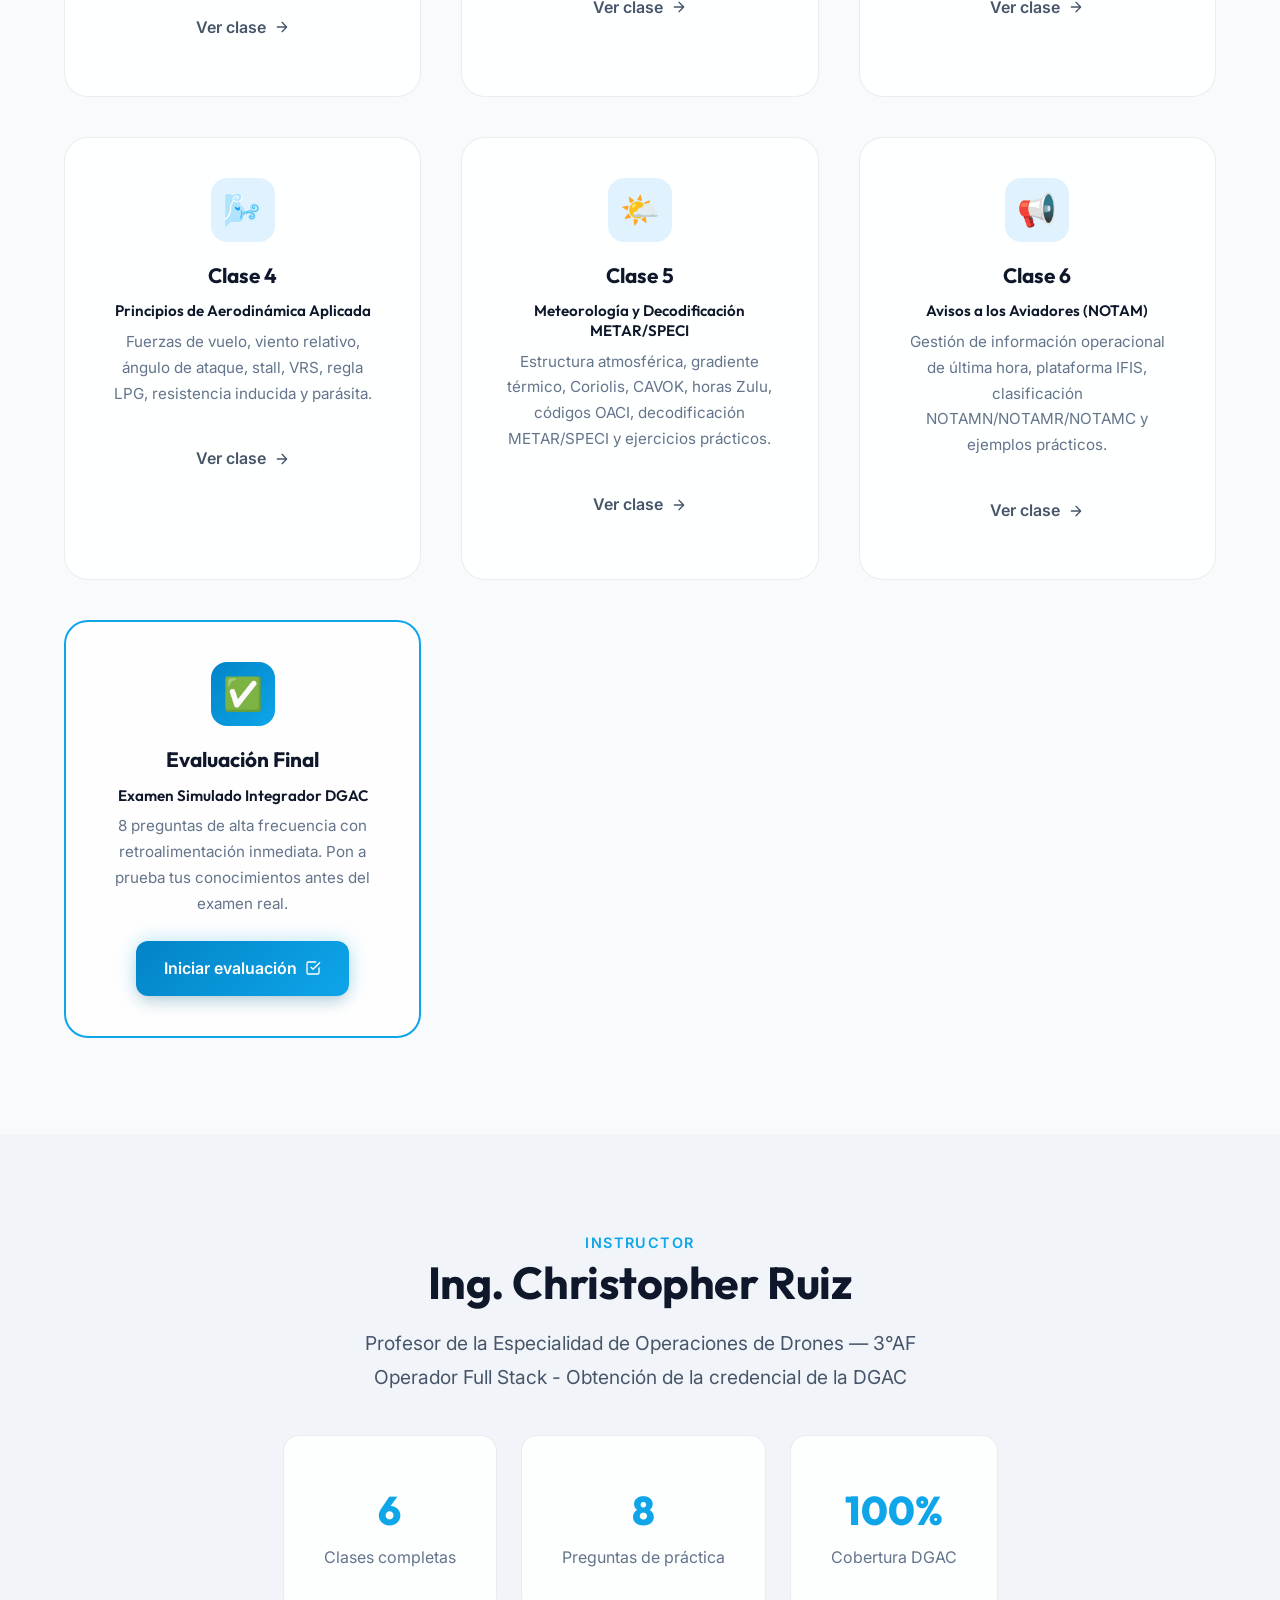
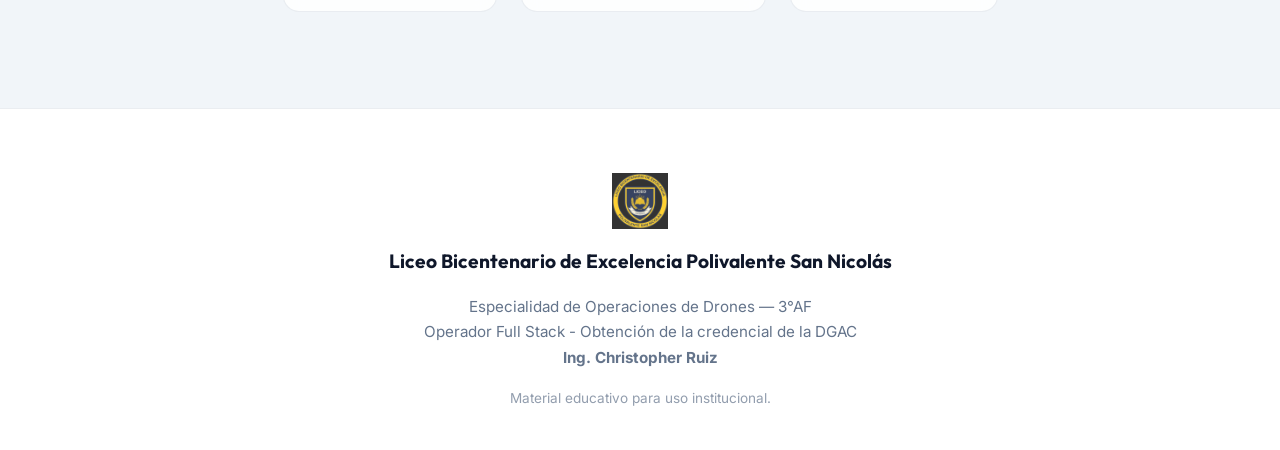
==== commit 348b0418: "Divide Clase 5 en Meteorologia/METAR y Clase 6 NOTAM; extiende contenido METAR con historia, Zulu, C" ====
--- a/index.html
+++ b/index.html
@@ -26,6 +26,7 @@
         <a href="clases/areas-pobladas.html" class="nav-link">Clase 3</a>
         <a href="clases/aerodinamica.html" class="nav-link">Clase 4</a>
         <a href="clases/meteorologia.html" class="nav-link">Clase 5</a>
+        <a href="clases/notam.html" class="nav-link">Clase 6</a>
         <a href="evaluacion.html" class="nav-link">Evaluación</a>
       </div>
 
@@ -84,7 +85,7 @@
     <div class="container">
       <div class="text-center reveal" style="margin-bottom: var(--space-2xl);">
         <p class="body-lg" style="color: var(--accent); font-weight: 600; text-transform: uppercase; letter-spacing: 0.1em; font-size: 0.9rem;">Contenido del Curso</p>
-        <h2 class="heading-xl" style="margin-bottom: var(--space-md);">5 Clases para Dominar el Examen DGAC</h2>
+        <h2 class="heading-xl" style="margin-bottom: var(--space-md);">6 Clases para Dominar el Examen DGAC</h2>
         <p class="body-lg" style="max-width: 600px; margin: 0 auto;">
           Material exhaustivo desarrollado específicamente para la preparación del examen teórico de Piloto RPAS ante la Dirección General de Aeronáutica Civil de Chile.
         </p>
@@ -143,8 +144,20 @@
         <a href="clases/meteorologia.html" class="class-card reveal reveal-delay-1 glow-card">
           <div class="class-card-icon">🌤️</div>
           <h3>Clase 5</h3>
-          <p class="heading-md" style="margin-bottom: var(--space-sm); color: var(--text-primary);">Meteorología y Decodificación METAR/NOTAM</p>
-          <p>Estructura atmosférica, gradiente térmico, Coriolis, Cumulonimbus, decodificación METAR/SPECI y NOTAM.</p>
+          <p class="heading-md" style="margin-bottom: var(--space-sm); color: var(--text-primary);">Meteorología y Decodificación METAR/SPECI</p>
+          <p>Estructura atmosférica, gradiente térmico, Coriolis, CAVOK, horas Zulu, códigos OACI, decodificación METAR/SPECI y ejercicios prácticos.</p>
+          <span class="btn btn-ghost" style="margin-top: auto;">
+            Ver clase
+            <svg width="16" height="16" viewBox="0 0 24 24" fill="none" stroke="currentColor" stroke-width="2" stroke-linecap="round" stroke-linejoin="round"><path d="M5 12h14M12 5l7 7-7 7"/></svg>
+          </span>
+        </a>
+
+        <!-- Clase 6 -->
+        <a href="clases/notam.html" class="class-card reveal reveal-delay-2 glow-card">
+          <div class="class-card-icon">📢</div>
+          <h3>Clase 6</h3>
+          <p class="heading-md" style="margin-bottom: var(--space-sm); color: var(--text-primary);">Avisos a los Aviadores (NOTAM)</p>
+          <p>Gestión de información operacional de última hora, plataforma IFIS, clasificación NOTAMN/NOTAMR/NOTAMC y ejemplos prácticos.</p>
           <span class="btn btn-ghost" style="margin-top: auto;">
             Ver clase
             <svg width="16" height="16" viewBox="0 0 24 24" fill="none" stroke="currentColor" stroke-width="2" stroke-linecap="round" stroke-linejoin="round"><path d="M5 12h14M12 5l7 7-7 7"/></svg>
@@ -152,7 +165,7 @@
         </a>
 
         <!-- Evaluación -->
-        <a href="evaluacion.html" class="class-card reveal reveal-delay-2 glow-card" style="border: 2px solid var(--accent);">
+        <a href="evaluacion.html" class="class-card reveal reveal-delay-3 glow-card" style="border: 2px solid var(--accent);">
           <div class="class-card-icon" style="background: linear-gradient(135deg, var(--accent-dark), var(--accent)); color: white;">✅</div>
           <h3>Evaluación Final</h3>
           <p class="heading-md" style="margin-bottom: var(--space-sm); color: var(--text-primary);">Examen Simulado Integrador DGAC</p>
@@ -178,7 +191,7 @@
         </p>
         <div style="display: flex; gap: var(--space-lg); justify-content: center; flex-wrap: wrap;">
           <div class="card" style="padding: var(--space-xl); text-align: center; min-width: 200px;">
-            <div style="font-size: 2.5rem; font-weight: 800; color: var(--accent); font-family: var(--font-heading);">5</div>
+            <div style="font-size: 2.5rem; font-weight: 800; color: var(--accent); font-family: var(--font-heading);">6</div>
             <div class="text-muted">Clases completas</div>
           </div>
           <div class="card" style="padding: var(--space-xl); text-align: center; min-width: 200px;">
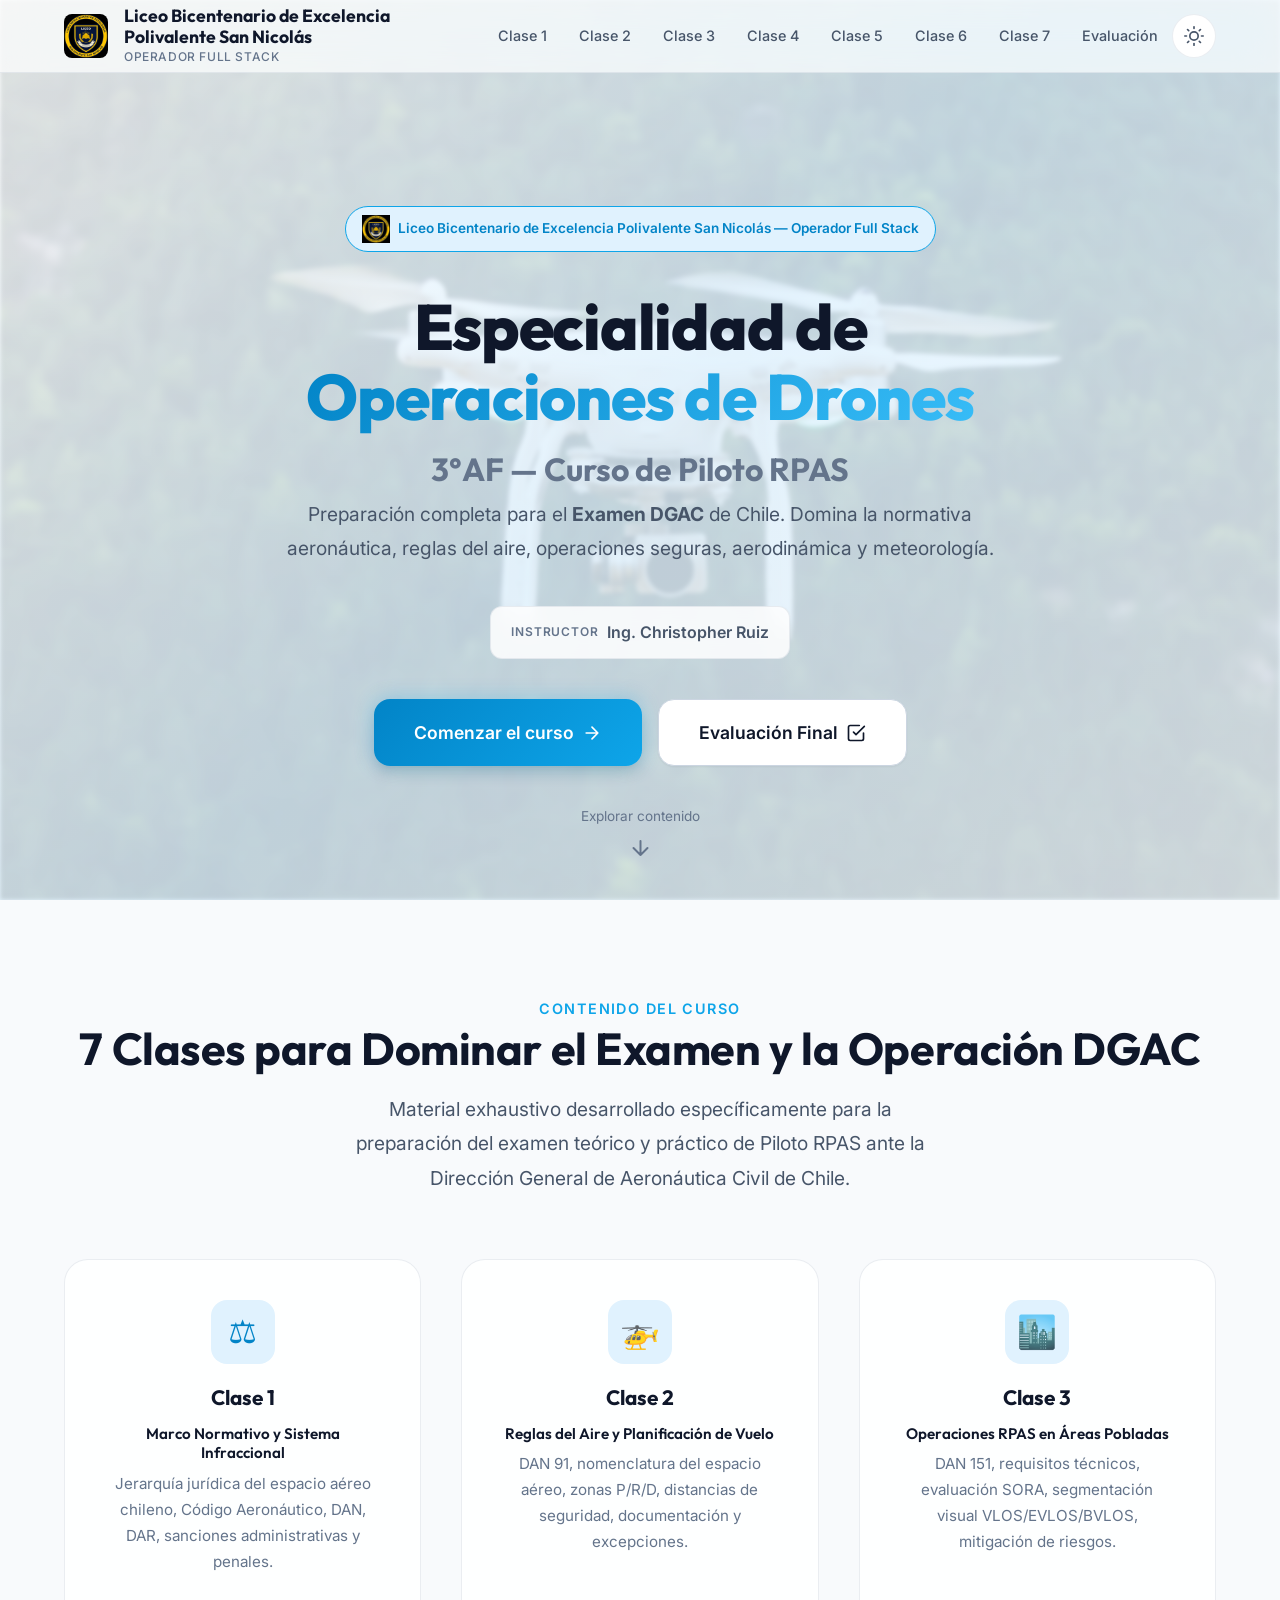
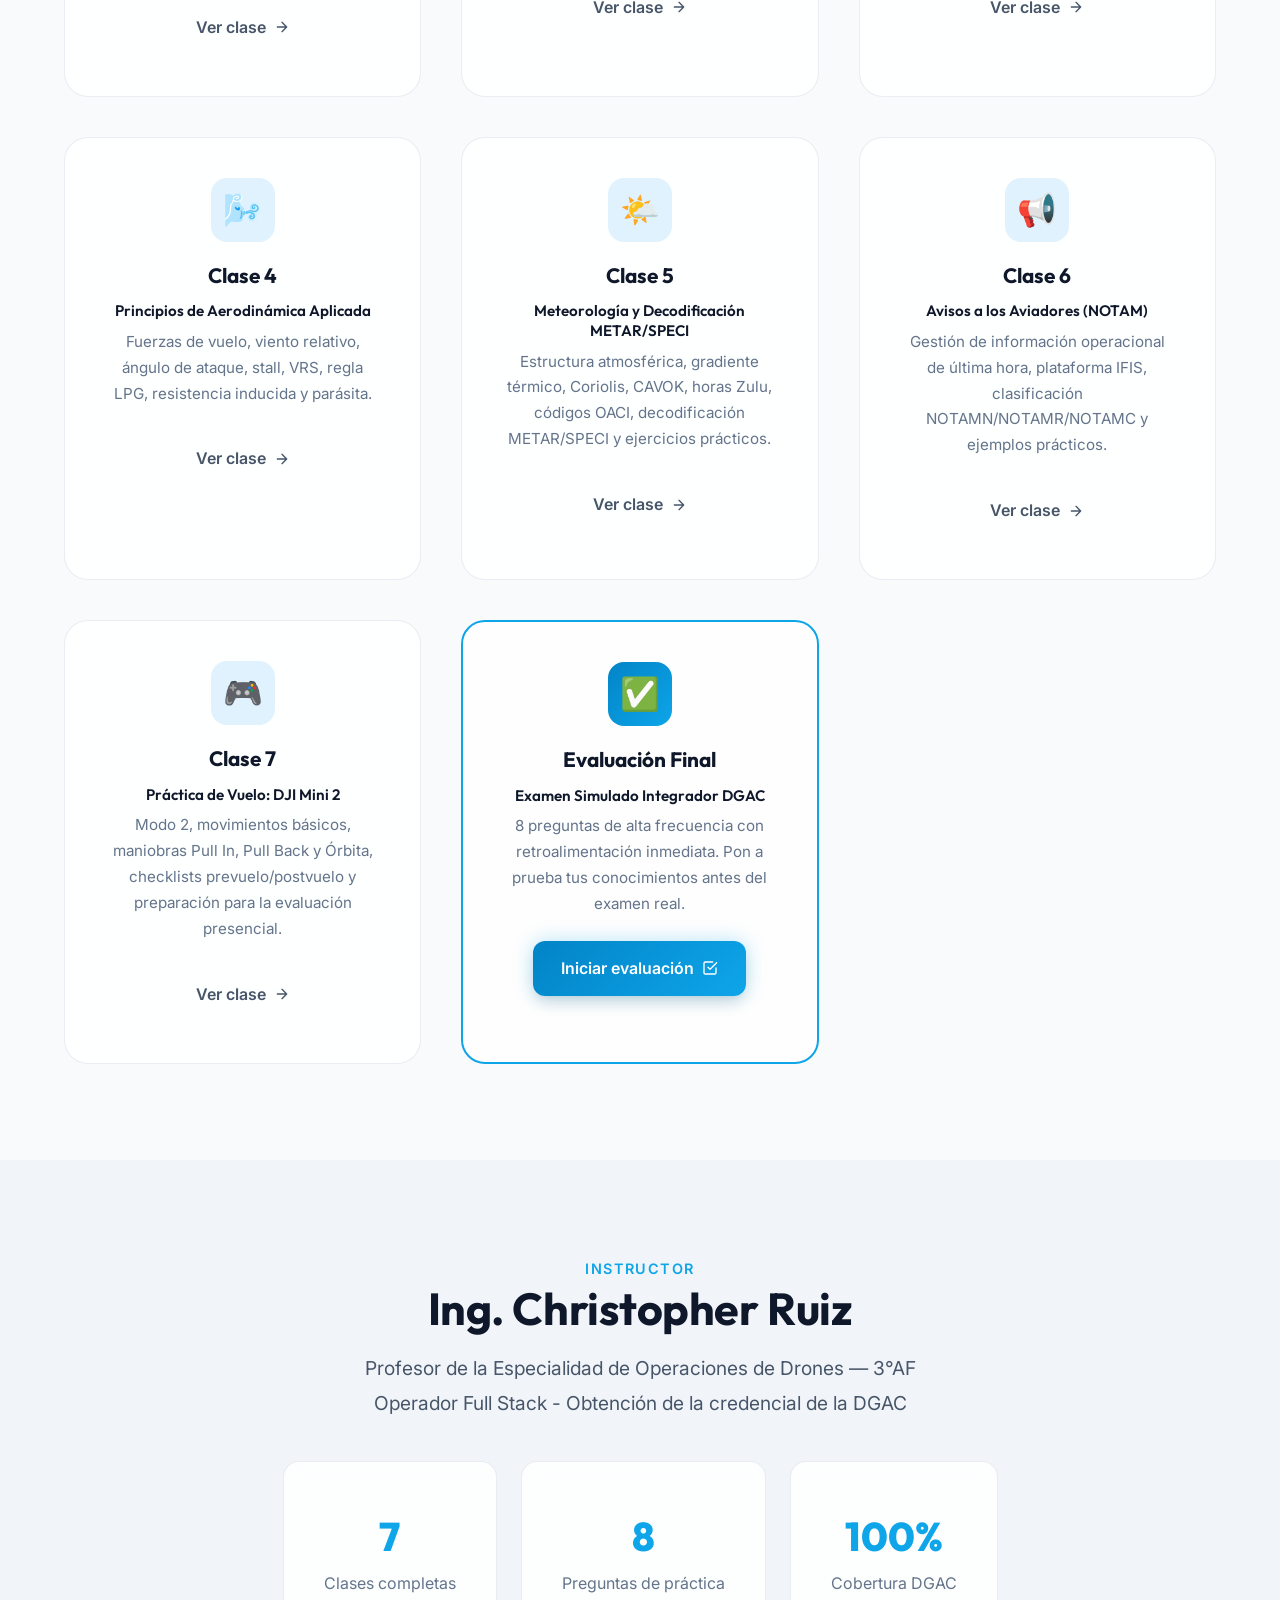
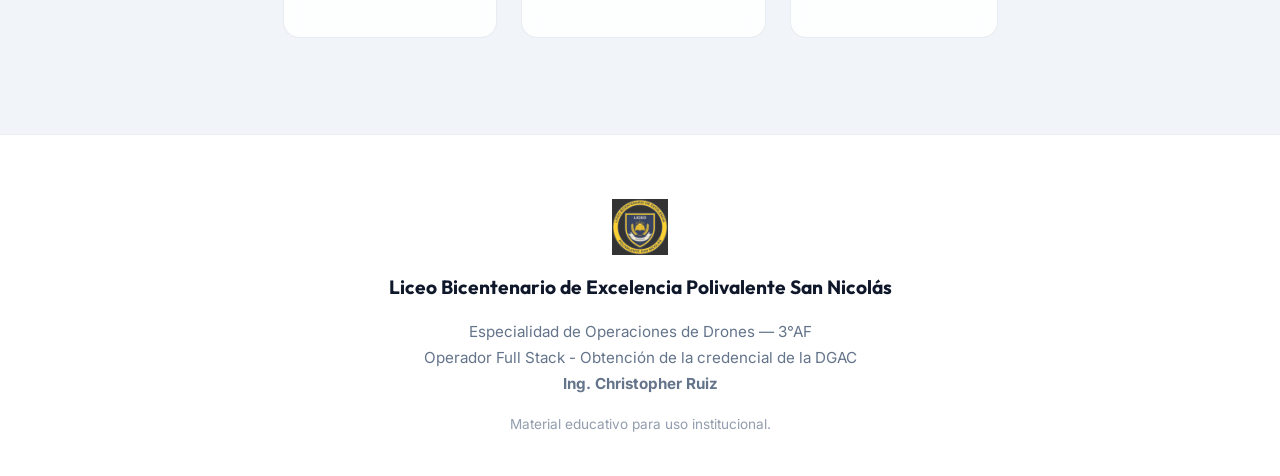
==== commit 09713ea1: "Agrega Clase 7 de practica de vuelo con DJI Mini 2 (Modo 2, animaciones de maniobras, videos y check" ====
--- a/index.html
+++ b/index.html
@@ -27,6 +27,7 @@
         <a href="clases/aerodinamica.html" class="nav-link">Clase 4</a>
         <a href="clases/meteorologia.html" class="nav-link">Clase 5</a>
         <a href="clases/notam.html" class="nav-link">Clase 6</a>
+        <a href="clases/practica-vuelo.html" class="nav-link">Clase 7</a>
         <a href="evaluacion.html" class="nav-link">Evaluación</a>
       </div>
 
@@ -85,9 +86,9 @@
     <div class="container">
       <div class="text-center reveal" style="margin-bottom: var(--space-2xl);">
         <p class="body-lg" style="color: var(--accent); font-weight: 600; text-transform: uppercase; letter-spacing: 0.1em; font-size: 0.9rem;">Contenido del Curso</p>
-        <h2 class="heading-xl" style="margin-bottom: var(--space-md);">6 Clases para Dominar el Examen DGAC</h2>
+        <h2 class="heading-xl" style="margin-bottom: var(--space-md);">7 Clases para Dominar el Examen y la Operación DGAC</h2>
         <p class="body-lg" style="max-width: 600px; margin: 0 auto;">
-          Material exhaustivo desarrollado específicamente para la preparación del examen teórico de Piloto RPAS ante la Dirección General de Aeronáutica Civil de Chile.
+          Material exhaustivo desarrollado específicamente para la preparación del examen teórico y práctico de Piloto RPAS ante la Dirección General de Aeronáutica Civil de Chile.
         </p>
       </div>
 
@@ -164,8 +165,20 @@
           </span>
         </a>
 
+        <!-- Clase 7 -->
+        <a href="clases/practica-vuelo.html" class="class-card reveal reveal-delay-3 glow-card">
+          <div class="class-card-icon">🎮</div>
+          <h3>Clase 7</h3>
+          <p class="heading-md" style="margin-bottom: var(--space-sm); color: var(--text-primary);">Práctica de Vuelo: DJI Mini 2</p>
+          <p>Modo 2, movimientos básicos, maniobras Pull In, Pull Back y Órbita, checklists prevuelo/postvuelo y preparación para la evaluación presencial.</p>
+          <span class="btn btn-ghost" style="margin-top: auto;">
+            Ver clase
+            <svg width="16" height="16" viewBox="0 0 24 24" fill="none" stroke="currentColor" stroke-width="2" stroke-linecap="round" stroke-linejoin="round"><path d="M5 12h14M12 5l7 7-7 7"/></svg>
+          </span>
+        </a>
+
         <!-- Evaluación -->
-        <a href="evaluacion.html" class="class-card reveal reveal-delay-3 glow-card" style="border: 2px solid var(--accent);">
+        <a href="evaluacion.html" class="class-card reveal reveal-delay-4 glow-card" style="border: 2px solid var(--accent);">
           <div class="class-card-icon" style="background: linear-gradient(135deg, var(--accent-dark), var(--accent)); color: white;">✅</div>
           <h3>Evaluación Final</h3>
           <p class="heading-md" style="margin-bottom: var(--space-sm); color: var(--text-primary);">Examen Simulado Integrador DGAC</p>
@@ -191,7 +204,7 @@
         </p>
         <div style="display: flex; gap: var(--space-lg); justify-content: center; flex-wrap: wrap;">
           <div class="card" style="padding: var(--space-xl); text-align: center; min-width: 200px;">
-            <div style="font-size: 2.5rem; font-weight: 800; color: var(--accent); font-family: var(--font-heading);">6</div>
+            <div style="font-size: 2.5rem; font-weight: 800; color: var(--accent); font-family: var(--font-heading);">7</div>
             <div class="text-muted">Clases completas</div>
           </div>
           <div class="card" style="padding: var(--space-xl); text-align: center; min-width: 200px;">
